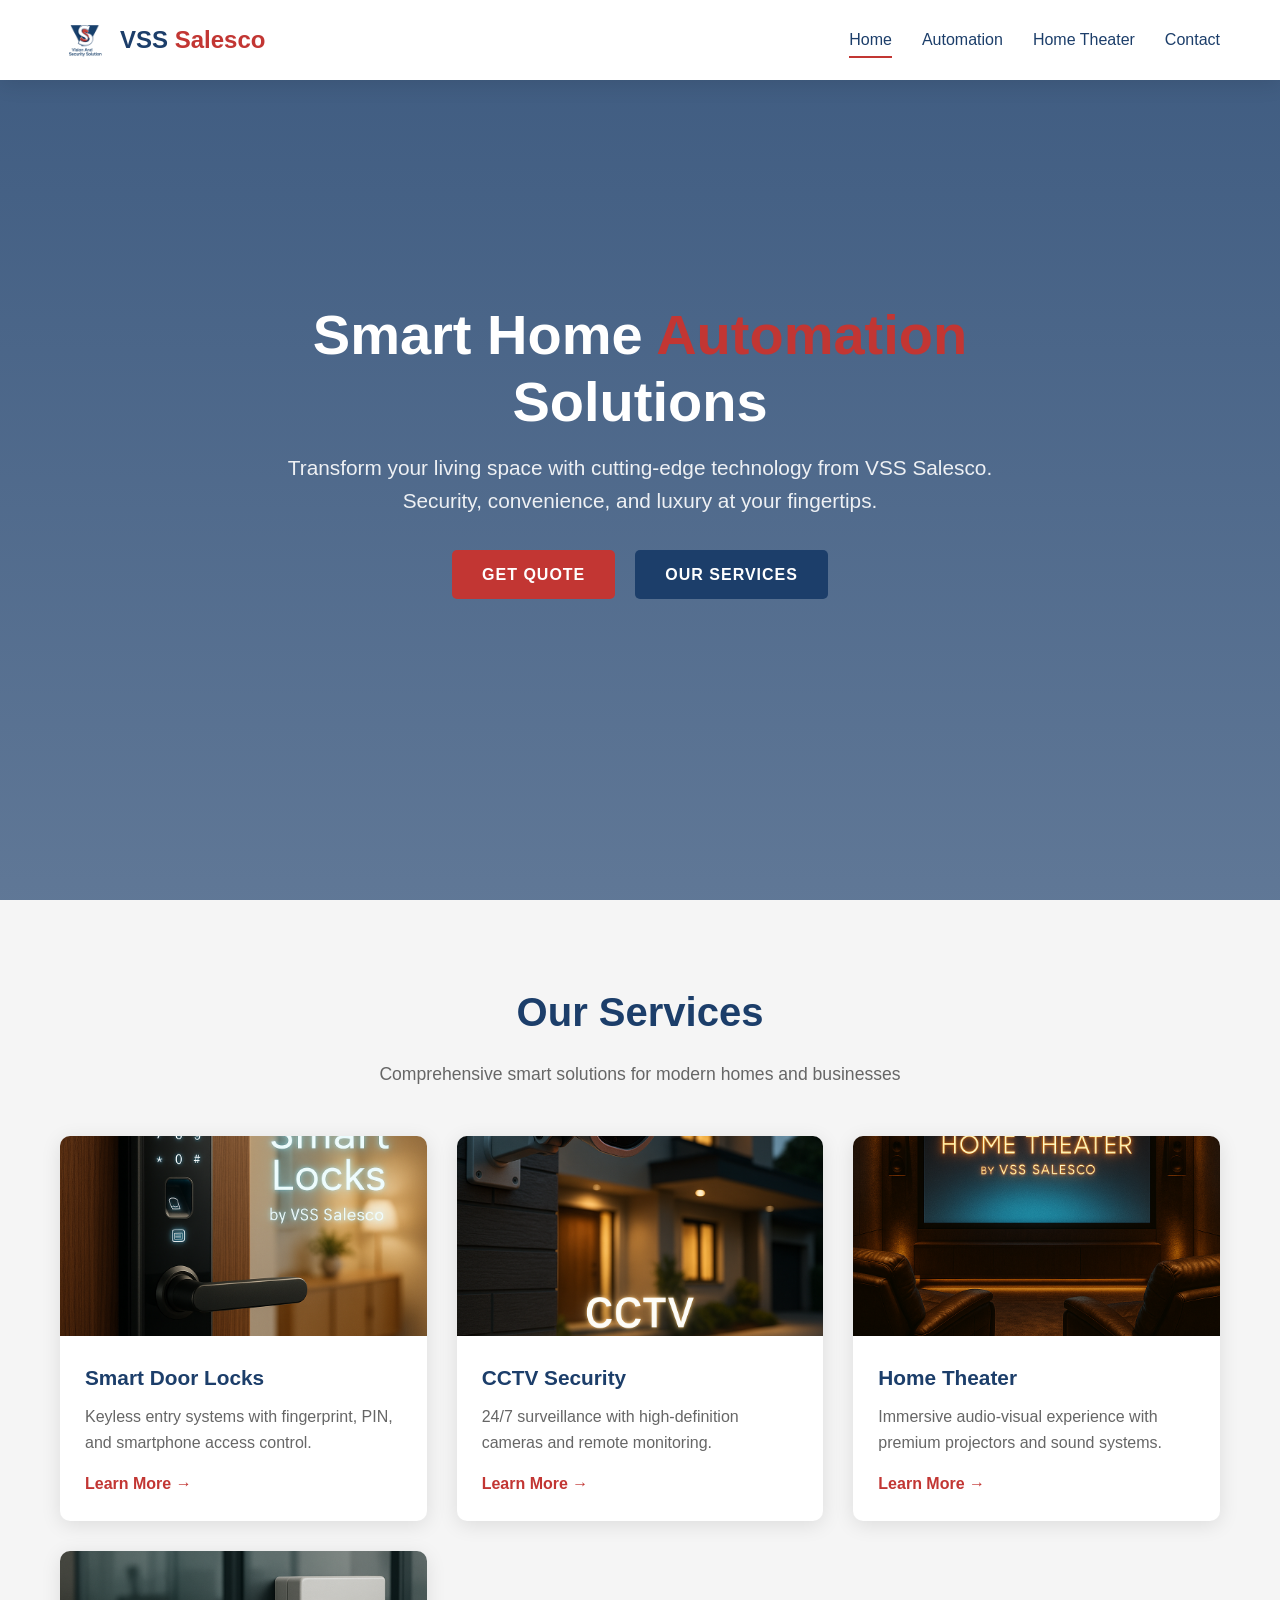
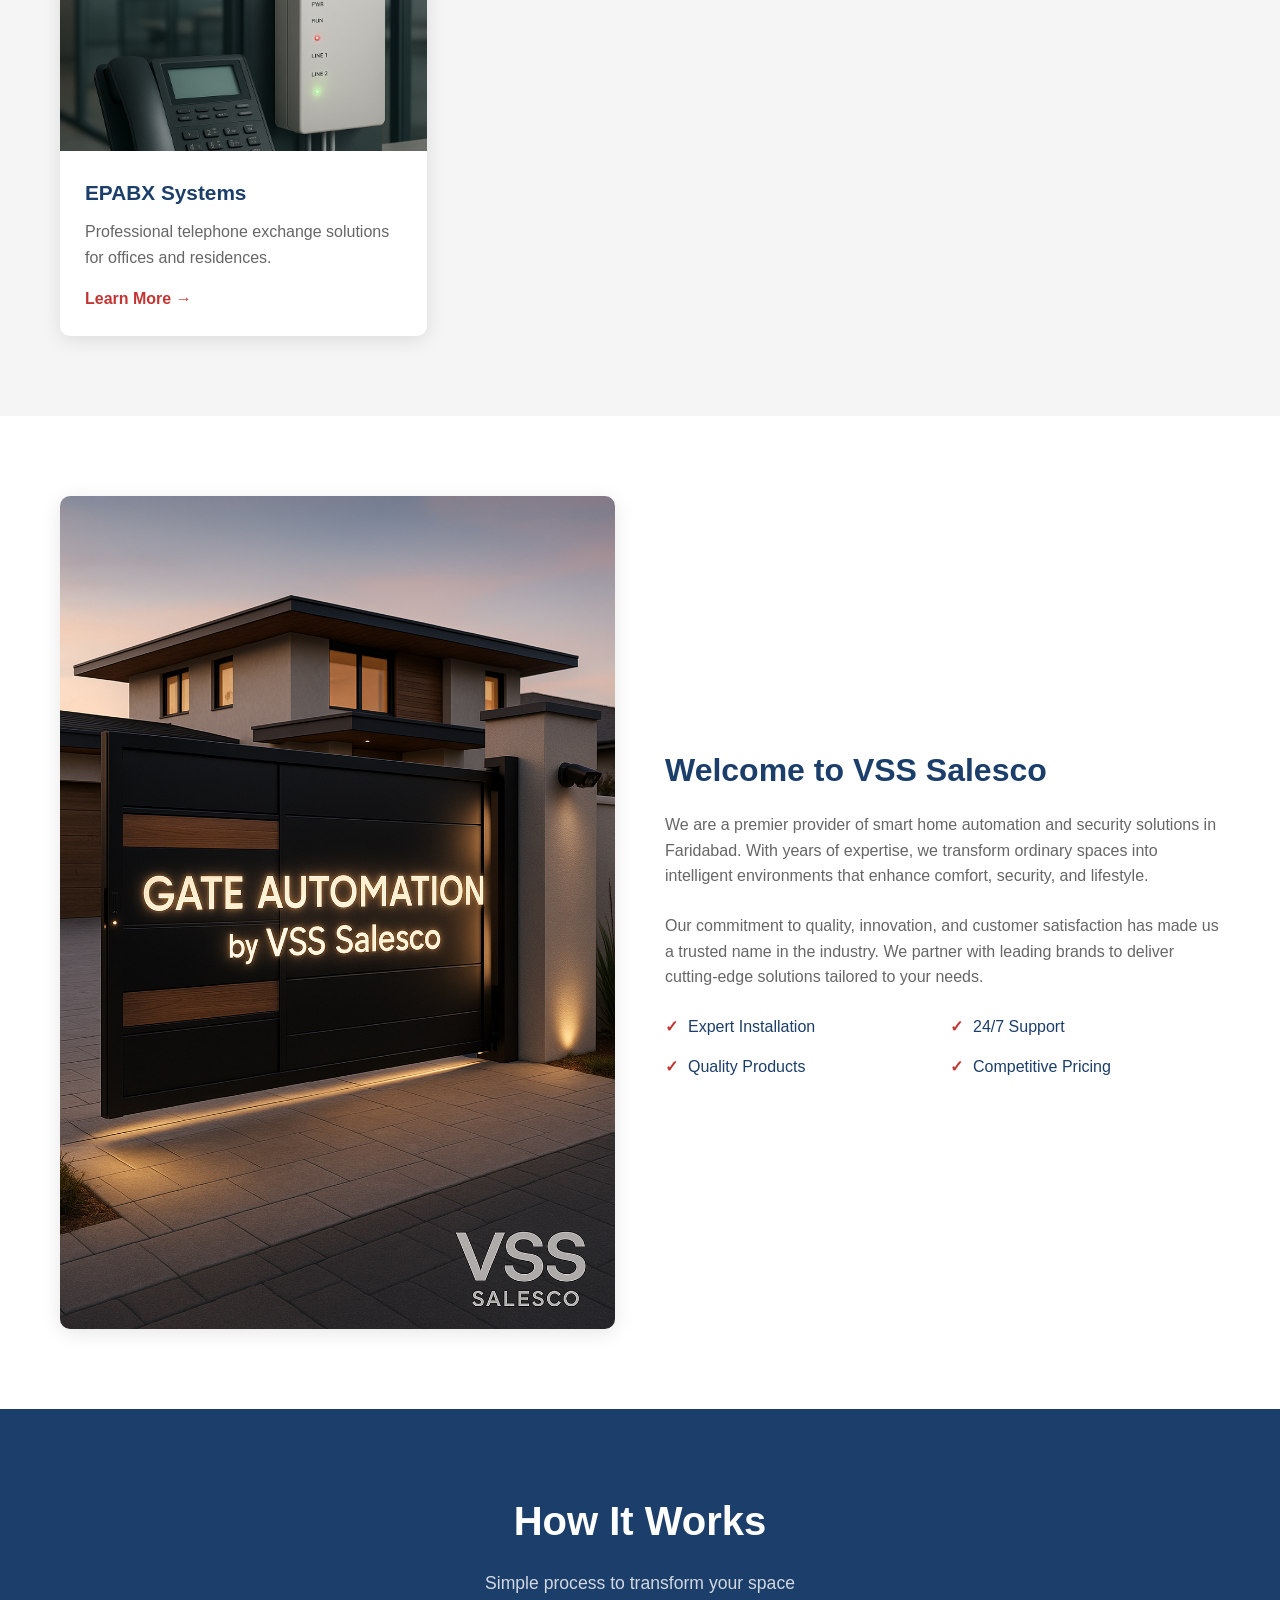
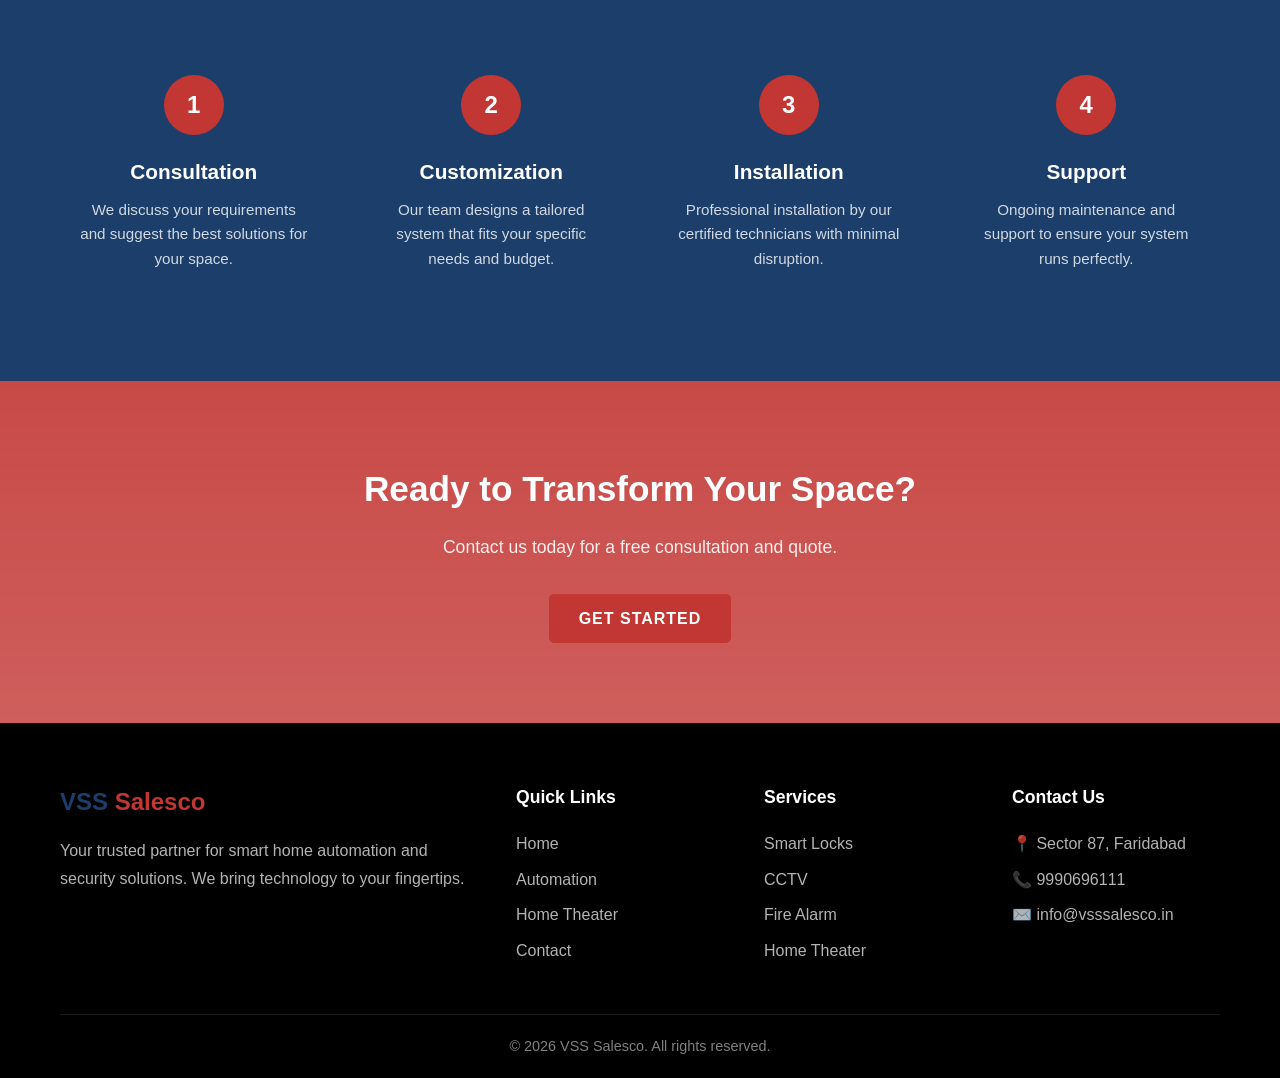
==== index.html @ 11e5af82 "Add files via upload" ====
<!DOCTYPE html>
<html lang="en">
<head>
    <meta charset="UTF-8">
    <meta name="viewport" content="width=device-width, initial-scale=1.0">
    <title>VSS Salesco - Smart Home & Automation Solutions</title>
    <link rel="icon" type="image/png" href="images/logo.png">
    <link rel="stylesheet" href="style.css">
</head>
<body>
    <!-- Header -->
    <header class="header">
        <div class="header-inner">
            <a href="index.html" class="logo">
                <img src="images/logo.png" alt="VSS Salesco Logo">
                <span class="logo-text">VSS <span>Salesco</span></span>
            </a>
            <div class="nav-toggle" id="navToggle">
                <span></span>
                <span></span>
                <span></span>
            </div>
            <nav class="nav-menu" id="navMenu">
                <a href="index.html" class="nav-link active">Home</a>
                <a href="automation.html" class="nav-link">Automation</a>
                <a href="home-theater.html" class="nav-link">Home Theater</a>
                <a href="contact.html" class="nav-link">Contact</a>
            </nav>
        </div>
    </header>

    <!-- Hero Section -->
    <section class="hero">
        <div class="hero-content">
            <h1 class="hero-title">Smart Home <span>Automation</span> Solutions</h1>
            <p class="hero-subtitle">Transform your living space with cutting-edge technology from VSS Salesco. Security, convenience, and luxury at your fingertips.</p>
            <div class="hero-buttons">
                <a href="contact.html" class="btn btn-primary">Get Quote</a>
                <a href="automation.html" class="btn btn-secondary">Our Services</a>
            </div>
        </div>
    </section>

    <!-- Services Section -->
    <section class="services" id="services">
        <div class="container">
            <h2 class="section-title">Our Services</h2>
            <p class="section-subtitle">Comprehensive smart solutions for modern homes and businesses</p>
            <div class="services-grid">
                <div class="service-card">
                    <img src="images/20250622_2148_Futuristic Smart Door Lock_simple_compose_01jyc6w9jtejrsjv4a2svp40a8.png" alt="Smart Door Lock" class="service-image">
                    <div class="service-content">
                        <h3 class="service-title">Smart Door Locks</h3>
                        <p class="service-desc">Keyless entry systems with fingerprint, PIN, and smartphone access control.</p>
                        <a href="automation.html" class="service-link">Learn More →</a>
                    </div>
                </div>
                <div class="service-card">
                    <img src="images/20250622_2147_Modern CCTV Security_simple_compose_01jyc6r8fve2r9m92gsxjxsemx.png" alt="CCTV Security" class="service-image">
                    <div class="service-content">
                        <h3 class="service-title">CCTV Security</h3>
                        <p class="service-desc">24/7 surveillance with high-definition cameras and remote monitoring.</p>
                        <a href="automation.html" class="service-link">Learn More →</a>
                    </div>
                </div>
                <div class="service-card">
                    <img src="images/20250622_2144_Luxury Home Theater Setup_simple_compose_01jyc6mddbecarhdptf84sh6nm.png" alt="Home Theater" class="service-image">
                    <div class="service-content">
                        <h3 class="service-title">Home Theater</h3>
                        <p class="service-desc">Immersive audio-visual experience with premium projectors and sound systems.</p>
                        <a href="home-theater.html" class="service-link">Learn More →</a>
                    </div>
                </div>
                <div class="service-card">
                    <img src="images/20250622_2149_Modern EPABX Setup_simple_compose_01jyc6y664fq9bn2rea4nrs0zk.png" alt="EPABX Systems" class="service-image">
                    <div class="service-content">
                        <h3 class="service-title">EPABX Systems</h3>
                        <p class="service-desc">Professional telephone exchange solutions for offices and residences.</p>
                        <a href="automation.html" class="service-link">Learn More →</a>
                    </div>
                </div>
            </div>
        </div>
    </section>

    <!-- About Section -->
    <section class="about" id="about">
        <div class="container">
            <div class="about-grid">
                <div class="about-image">
                    <img src="images/20250622_2145_Luxury Villa Entrance_simple_compose_01jyc6naa8evbtzf0hjhajeab7.png" alt="Smart Home">
                </div>
                <div class="about-content">
                    <h2>Welcome to VSS Salesco</h2>
                    <p>We are a premier provider of smart home automation and security solutions in Faridabad. With years of expertise, we transform ordinary spaces into intelligent environments that enhance comfort, security, and lifestyle.</p>
                    <p>Our commitment to quality, innovation, and customer satisfaction has made us a trusted name in the industry. We partner with leading brands to deliver cutting-edge solutions tailored to your needs.</p>
                    <div class="about-features">
                        <div class="about-feature">Expert Installation</div>
                        <div class="about-feature">24/7 Support</div>
                        <div class="about-feature">Quality Products</div>
                        <div class="about-feature">Competitive Pricing</div>
                    </div>
                </div>
            </div>
        </div>
    </section>

    <!-- Process Section -->
    <section class="process">
        <div class="container">
            <h2 class="section-title">How It Works</h2>
            <p class="section-subtitle">Simple process to transform your space</p>
            <div class="process-grid">
                <div class="process-step">
                    <div class="process-number">1</div>
                    <h3 class="process-title">Consultation</h3>
                    <p class="process-desc">We discuss your requirements and suggest the best solutions for your space.</p>
                </div>
                <div class="process-step">
                    <div class="process-number">2</div>
                    <h3 class="process-title">Customization</h3>
                    <p class="process-desc">Our team designs a tailored system that fits your specific needs and budget.</p>
                </div>
                <div class="process-step">
                    <div class="process-number">3</div>
                    <h3 class="process-title">Installation</h3>
                    <p class="process-desc">Professional installation by our certified technicians with minimal disruption.</p>
                </div>
                <div class="process-step">
                    <div class="process-number">4</div>
                    <h3 class="process-title">Support</h3>
                    <p class="process-desc">Ongoing maintenance and support to ensure your system runs perfectly.</p>
                </div>
            </div>
        </div>
    </section>

    <!-- CTA Section -->
    <section class="cta">
        <div class="container">
            <h2>Ready to Transform Your Space?</h2>
            <p>Contact us today for a free consultation and quote.</p>
            <a href="contact.html" class="btn btn-primary">Get Started</a>
        </div>
    </section>

    <!-- Footer -->
    <footer class="footer">
        <div class="container">
            <div class="footer-grid">
                <div class="footer-brand">
                    <h3 class="logo-text">VSS <span>Salesco</span></h3>
                    <p>Your trusted partner for smart home automation and security solutions. We bring technology to your fingertips.</p>
                </div>
                <div class="footer-links">
                    <h4 class="footer-title">Quick Links</h4>
                    <ul>
                        <li><a href="index.html">Home</a></li>
                        <li><a href="automation.html">Automation</a></li>
                        <li><a href="home-theater.html">Home Theater</a></li>
                        <li><a href="contact.html">Contact</a></li>
                    </ul>
                </div>
                <div class="footer-links">
                    <h4 class="footer-title">Services</h4>
                    <ul>
                        <li><a href="automation.html">Smart Locks</a></li>
                        <li><a href="automation.html">CCTV</a></li>
                        <li><a href="automation.html">Fire Alarm</a></li>
                        <li><a href="home-theater.html">Home Theater</a></li>
                    </ul>
                </div>
                <div class="footer-contact">
                    <h4 class="footer-title">Contact Us</h4>
                    <p>📍 Sector 87, Faridabad</p>
                    <p>📞 9990696111</p>
                    <p>✉️ info@vsssalesco.in</p>
                </div>
            </div>
            <div class="footer-bottom">
                <p>&copy; 2026 VSS Salesco. All rights reserved.</p>
            </div>
        </div>
    </footer>

    <script src="script.js"></script>
</body>
</html>
---- style.css ----
:root {
    --primary: #1c3e6a;
    --primary-dark: #152d52;
    --accent: #c23633;
    --accent-dark: #a12c2a;
    --black: #000000;
    --white: #ffffff;
    --gray-light: #f5f5f5;
    --gray: #666666;
    --shadow: 0 4px 20px rgba(0,0,0,0.1);
    --transition: all 0.3s ease;
}

* {
    margin: 0;
    padding: 0;
    box-sizing: border-box;
}

html {
    scroll-behavior: smooth;
}

body {
    font-family: 'Segoe UI', Tahoma, Geneva, Verdana, sans-serif;
    line-height: 1.6;
    color: var(--black);
    background-color: var(--white);
}

a {
    text-decoration: none;
    color: inherit;
    transition: var(--transition);
}

ul {
    list-style: none;
}

img {
    max-width: 100%;
    height: auto;
    display: block;
}

.container {
    max-width: 1200px;
    margin: 0 auto;
    padding: 0 20px;
}

.btn {
    display: inline-block;
    padding: 12px 30px;
    border-radius: 5px;
    font-weight: 600;
    text-transform: uppercase;
    letter-spacing: 1px;
    cursor: pointer;
    border: none;
    transition: var(--transition);
}

.btn-primary {
    background-color: var(--accent);
    color: var(--white);
}

.btn-primary:hover {
    background-color: var(--accent-dark);
    transform: translateY(-2px);
}

.btn-secondary {
    background-color: var(--primary);
    color: var(--white);
}

.btn-secondary:hover {
    background-color: var(--primary-dark);
    transform: translateY(-2px);
}

.section-title {
    font-size: 2.5rem;
    color: var(--primary);
    text-align: center;
    margin-bottom: 1rem;
}

.section-subtitle {
    text-align: center;
    color: var(--gray);
    margin-bottom: 3rem;
    font-size: 1.1rem;
}

section {
    padding: 80px 0;
}

/* Header */
.header {
    background-color: var(--white);
    box-shadow: var(--shadow);
    position: fixed;
    width: 100%;
    top: 0;
    z-index: 1000;
}

.header-inner {
    display: flex;
    justify-content: space-between;
    align-items: center;
    padding: 15px 20px;
    max-width: 1200px;
    margin: 0 auto;
}

.logo {
    display: flex;
    align-items: center;
    gap: 10px;
}

.logo img {
    width: 50px;
    height: 50px;
    object-fit: contain;
}

.logo-text {
    font-size: 1.5rem;
    font-weight: 700;
    color: var(--primary);
}

.logo-text span {
    color: var(--accent);
}

.nav-toggle {
    display: none;
    flex-direction: column;
    gap: 5px;
    cursor: pointer;
    padding: 5px;
}

.nav-toggle span {
    width: 25px;
    height: 3px;
    background-color: var(--primary);
    transition: var(--transition);
}

.nav-menu {
    display: flex;
    gap: 30px;
}

.nav-link {
    font-weight: 500;
    color: var(--primary);
    position: relative;
}

.nav-link::after {
    content: '';
    position: absolute;
    bottom: -5px;
    left: 0;
    width: 0;
    height: 2px;
    background-color: var(--accent);
    transition: var(--transition);
}

.nav-link:hover::after,
.nav-link.active::after {
    width: 100%;
}

.nav-link:hover {
    color: var(--accent);
}

/* Hero Section */
.hero {
    height: 100vh;
    min-height: 600px;
    background: linear-gradient(rgba(28, 62, 106, 0.85), rgba(28, 62, 106, 0.7)),
                url('images/hero.jpg') center/cover no-repeat;
    display: flex;
    align-items: center;
    justify-content: center;
    text-align: center;
    padding-top: 80px;
}

.hero-content {
    max-width: 800px;
    padding: 20px;
}

.hero-title {
    font-size: 3.5rem;
    color: var(--white);
    margin-bottom: 1rem;
    line-height: 1.2;
}

.hero-title span {
    color: var(--accent);
}

.hero-subtitle {
    font-size: 1.3rem;
    color: rgba(255,255,255,0.9);
    margin-bottom: 2rem;
}

.hero-buttons {
    display: flex;
    gap: 20px;
    justify-content: center;
    flex-wrap: wrap;
}

/* Services Section */
.services {
    background-color: var(--gray-light);
}

.services-grid {
    display: grid;
    grid-template-columns: repeat(auto-fit, minmax(280px, 1fr));
    gap: 30px;
}

.service-card {
    background: var(--white);
    border-radius: 10px;
    overflow: hidden;
    box-shadow: var(--shadow);
    transition: var(--transition);
}

.service-card:hover {
    transform: translateY(-10px);
    box-shadow: 0 8px 30px rgba(0,0,0,0.15);
}

.service-image {
    width: 100%;
    height: 200px;
    object-fit: cover;
}

.service-content {
    padding: 25px;
}

.service-title {
    font-size: 1.3rem;
    color: var(--primary);
    margin-bottom: 10px;
}

.service-desc {
    color: var(--gray);
    margin-bottom: 15px;
}

.service-link {
    color: var(--accent);
    font-weight: 600;
}

.service-link:hover {
    text-decoration: underline;
}

/* About Section */
.about {
    background: var(--white);
}

.about-grid {
    display: grid;
    grid-template-columns: 1fr 1fr;
    gap: 50px;
    align-items: center;
}

.about-image img {
    border-radius: 10px;
    box-shadow: var(--shadow);
}

.about-content h2 {
    font-size: 2rem;
    color: var(--primary);
    margin-bottom: 1rem;
}

.about-content p {
    color: var(--gray);
    margin-bottom: 1.5rem;
}

.about-features {
    display: grid;
    grid-template-columns: 1fr 1fr;
    gap: 15px;
    margin-top: 20px;
}

.about-feature {
    display: flex;
    align-items: center;
    gap: 10px;
    color: var(--primary);
    font-weight: 500;
}

.about-feature::before {
    content: '✓';
    color: var(--accent);
    font-weight: bold;
}

/* Process Section */
.process {
    background-color: var(--primary);
    color: var(--white);
}

.process .section-title {
    color: var(--white);
}

.process .section-subtitle {
    color: rgba(255,255,255,0.8);
}

.process-grid {
    display: grid;
    grid-template-columns: repeat(auto-fit, minmax(200px, 1fr));
    gap: 30px;
    text-align: center;
}

.process-step {
    padding: 30px 20px;
}

.process-number {
    width: 60px;
    height: 60px;
    background: var(--accent);
    border-radius: 50%;
    display: flex;
    align-items: center;
    justify-content: center;
    font-size: 1.5rem;
    font-weight: 700;
    margin: 0 auto 20px;
}

.process-title {
    font-size: 1.3rem;
    margin-bottom: 10px;
}

.process-desc {
    opacity: 0.8;
    font-size: 0.95rem;
}

/* CTA Section */
.cta {
    background: linear-gradient(rgba(194, 54, 51, 0.9), rgba(194, 54, 51, 0.8)),
                url('images/hero.jpg') center/cover no-repeat;
    text-align: center;
    color: var(--white);
}

.cta h2 {
    font-size: 2.2rem;
    margin-bottom: 1rem;
}

.cta p {
    font-size: 1.1rem;
    margin-bottom: 2rem;
    opacity: 0.9;
}

/* Footer */
.footer {
    background-color: var(--black);
    color: var(--white);
    padding: 60px 0 20px;
}

.footer-grid {
    display: grid;
    grid-template-columns: 2fr 1fr 1fr 1fr;
    gap: 40px;
    margin-bottom: 40px;
}

.footer-brand p {
    color: rgba(255,255,255,0.7);
    margin-top: 15px;
    line-height: 1.8;
}

.footer-title {
    font-size: 1.1rem;
    margin-bottom: 20px;
    color: var(--white);
}

.footer-links li {
    margin-bottom: 10px;
}

.footer-links a {
    color: rgba(255,255,255,0.7);
}

.footer-links a:hover {
    color: var(--accent);
}

.footer-contact p {
    display: flex;
    align-items: center;
    gap: 10px;
    color: rgba(255,255,255,0.7);
    margin-bottom: 10px;
}

.footer-bottom {
    border-top: 1px solid rgba(255,255,255,0.1);
    padding-top: 20px;
    text-align: center;
    color: rgba(255,255,255,0.5);
    font-size: 0.9rem;
}

/* Page Header */
.page-header {
    background: linear-gradient(rgba(28, 62, 106, 0.9), rgba(28, 62, 106, 0.8)),
                url('images/hero.jpg') center/cover no-repeat;
    padding: 150px 0 80px;
    text-align: center;
    color: var(--white);
}

.page-header h1 {
    font-size: 3rem;
    margin-bottom: 1rem;
}

.page-header p {
    font-size: 1.2rem;
    opacity: 0.9;
}

/* Contact Page */
.contact-section {
    padding: 80px 0;
}

.contact-grid {
    display: grid;
    grid-template-columns: 1fr 1fr;
    gap: 50px;
}

.contact-info h3 {
    font-size: 1.5rem;
    color: var(--primary);
    margin-bottom: 20px;
}

.contact-item {
    display: flex;
    align-items: flex-start;
    gap: 15px;
    margin-bottom: 25px;
}

.contact-icon {
    width: 50px;
    height: 50px;
    background: var(--primary);
    border-radius: 50%;
    display: flex;
    align-items: center;
    justify-content: center;
    color: var(--white);
    font-size: 1.2rem;
    flex-shrink: 0;
}

.contact-details h4 {
    color: var(--primary);
    margin-bottom: 5px;
}

.contact-details p {
    color: var(--gray);
}

.contact-form {
    background: var(--gray-light);
    padding: 40px;
    border-radius: 10px;
}

.form-group {
    margin-bottom: 20px;
}

.form-group label {
    display: block;
    margin-bottom: 8px;
    font-weight: 500;
    color: var(--primary);
}

.form-group input,
.form-group textarea,
.form-group select {
    width: 100%;
    padding: 12px 15px;
    border: 1px solid #ddd;
    border-radius: 5px;
    font-size: 1rem;
    transition: var(--transition);
}

.form-group input:focus,
.form-group textarea:focus,
.form-group select:focus {
    outline: none;
    border-color: var(--primary);
}

/* Products Grid */
.products-grid {
    display: grid;
    grid-template-columns: repeat(auto-fit, minmax(300px, 1fr));
    gap: 30px;
}

.product-card {
    background: var(--white);
    border-radius: 10px;
    overflow: hidden;
    box-shadow: var(--shadow);
    transition: var(--transition);
}

.product-card:hover {
    transform: translateY(-5px);
    box-shadow: 0 8px 30px rgba(0,0,0,0.15);
}

.product-image {
    width: 100%;
    height: 250px;
    object-fit: cover;
}

.product-content {
    padding: 25px;
}

.product-title {
    font-size: 1.2rem;
    color: var(--primary);
    margin-bottom: 10px;
}

.product-desc {
    color: var(--gray);
    margin-bottom: 15px;
}

/* Features List */
.features-grid {
    display: grid;
    grid-template-columns: repeat(auto-fit, minmax(250px, 1fr));
    gap: 20px;
    margin-top: 30px;
}

.feature-item {
    display: flex;
    align-items: flex-start;
    gap: 15px;
    padding: 20px;
    background: var(--gray-light);
    border-radius: 8px;
}

.feature-icon {
    width: 40px;
    height: 40px;
    background: var(--accent);
    border-radius: 50%;
    display: flex;
    align-items: center;
    justify-content: center;
    color: var(--white);
    flex-shrink: 0;
}

.feature-text h4 {
    color: var(--primary);
    margin-bottom: 5px;
}

.feature-text p {
    color: var(--gray);
    font-size: 0.9rem;
}

/* Mobile Responsive */
@media (max-width: 992px) {
    .hero-title {
        font-size: 2.5rem;
    }

    .about-grid {
        grid-template-columns: 1fr;
    }

    .footer-grid {
        grid-template-columns: 1fr 1fr;
    }
}

@media (max-width: 768px) {
    .nav-toggle {
        display: flex;
    }

    .nav-menu {
        position: absolute;
        top: 100%;
        left: 0;
        width: 100%;
        background: var(--white);
        flex-direction: column;
        gap: 0;
        box-shadow: var(--shadow);
        display: none;
    }

    .nav-menu.active {
        display: flex;
    }

    .nav-link {
        padding: 15px 20px;
        border-bottom: 1px solid #eee;
    }

    .hero-title {
        font-size: 2rem;
    }

    .hero-buttons {
        flex-direction: column;
        align-items: center;
    }

    .section-title {
        font-size: 2rem;
    }

    .about-features {
        grid-template-columns: 1fr;
    }

    .contact-grid {
        grid-template-columns: 1fr;
    }

    .footer-grid {
        grid-template-columns: 1fr;
        text-align: center;
    }
}

@media (max-width: 480px) {
    .hero-title {
        font-size: 1.8rem;
    }

    .page-header h1 {
        font-size: 2rem;
    }

    section {
        padding: 60px 0;
    }
}
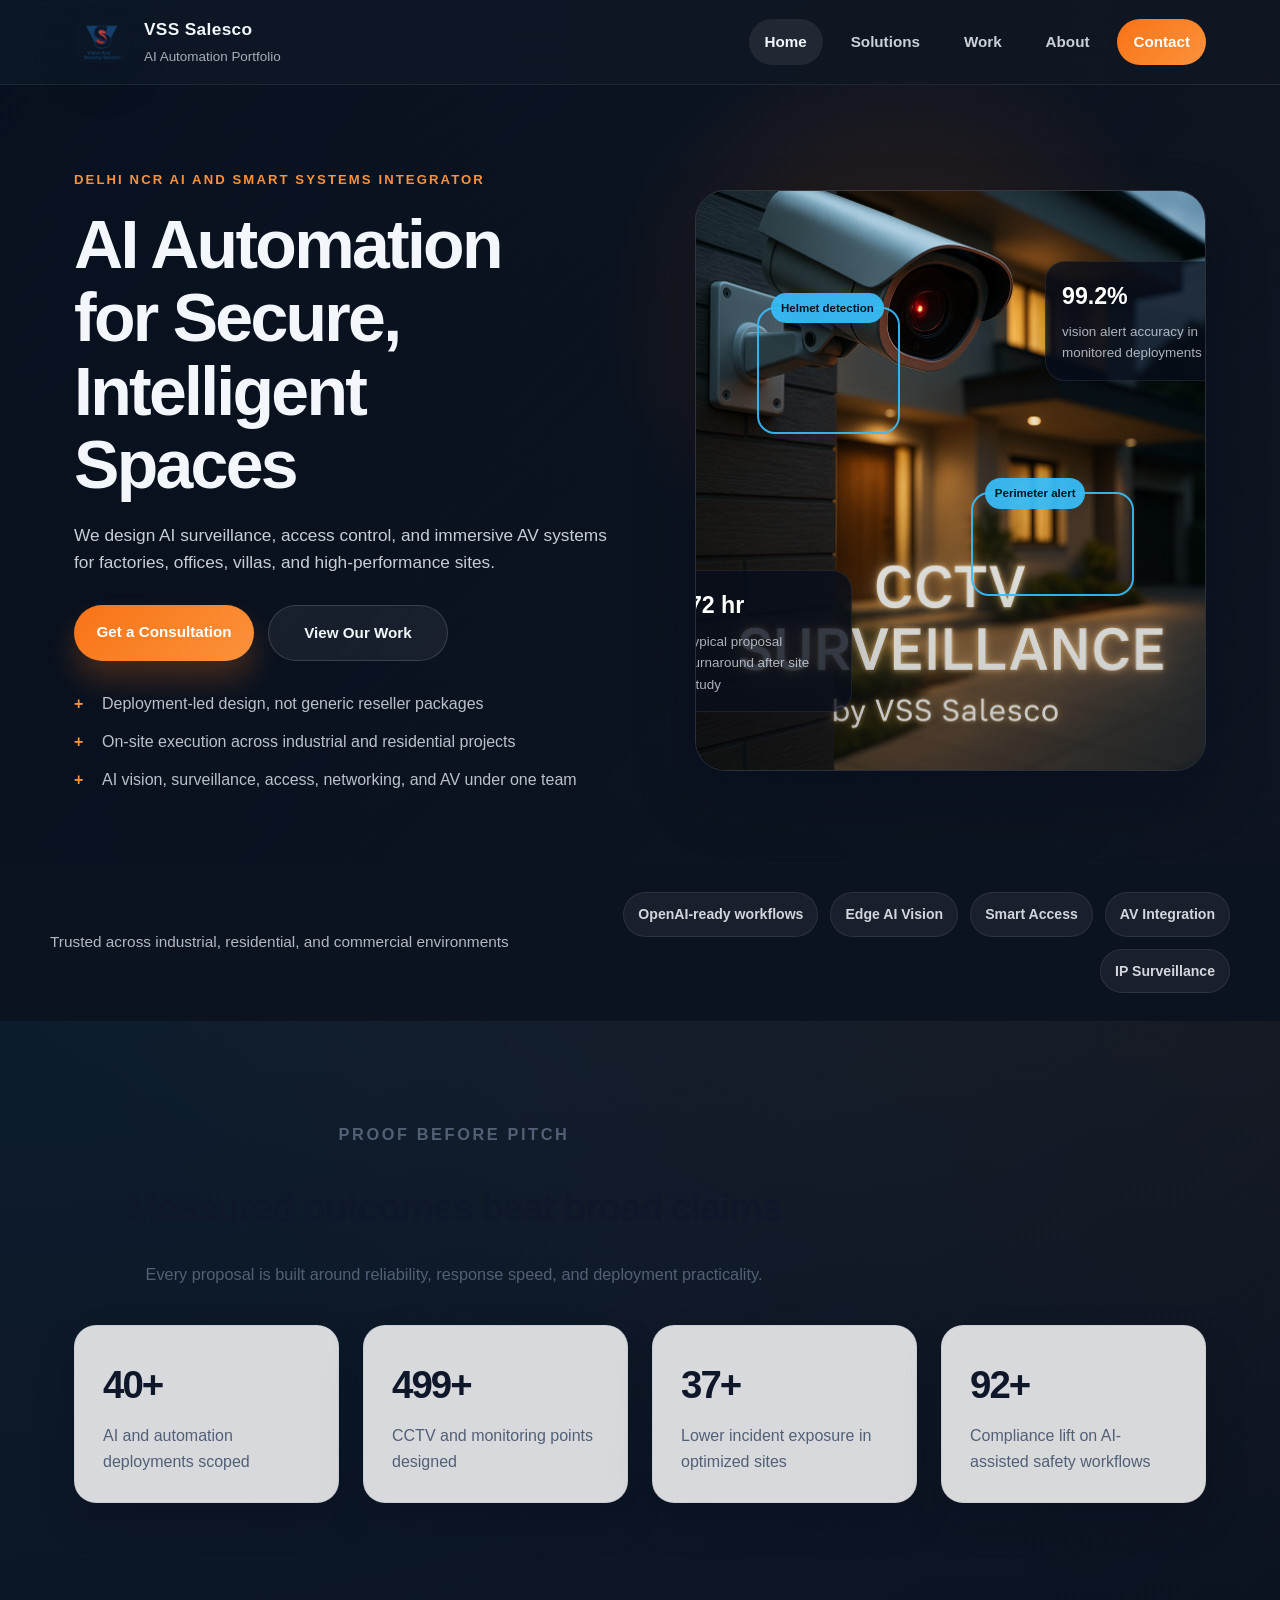
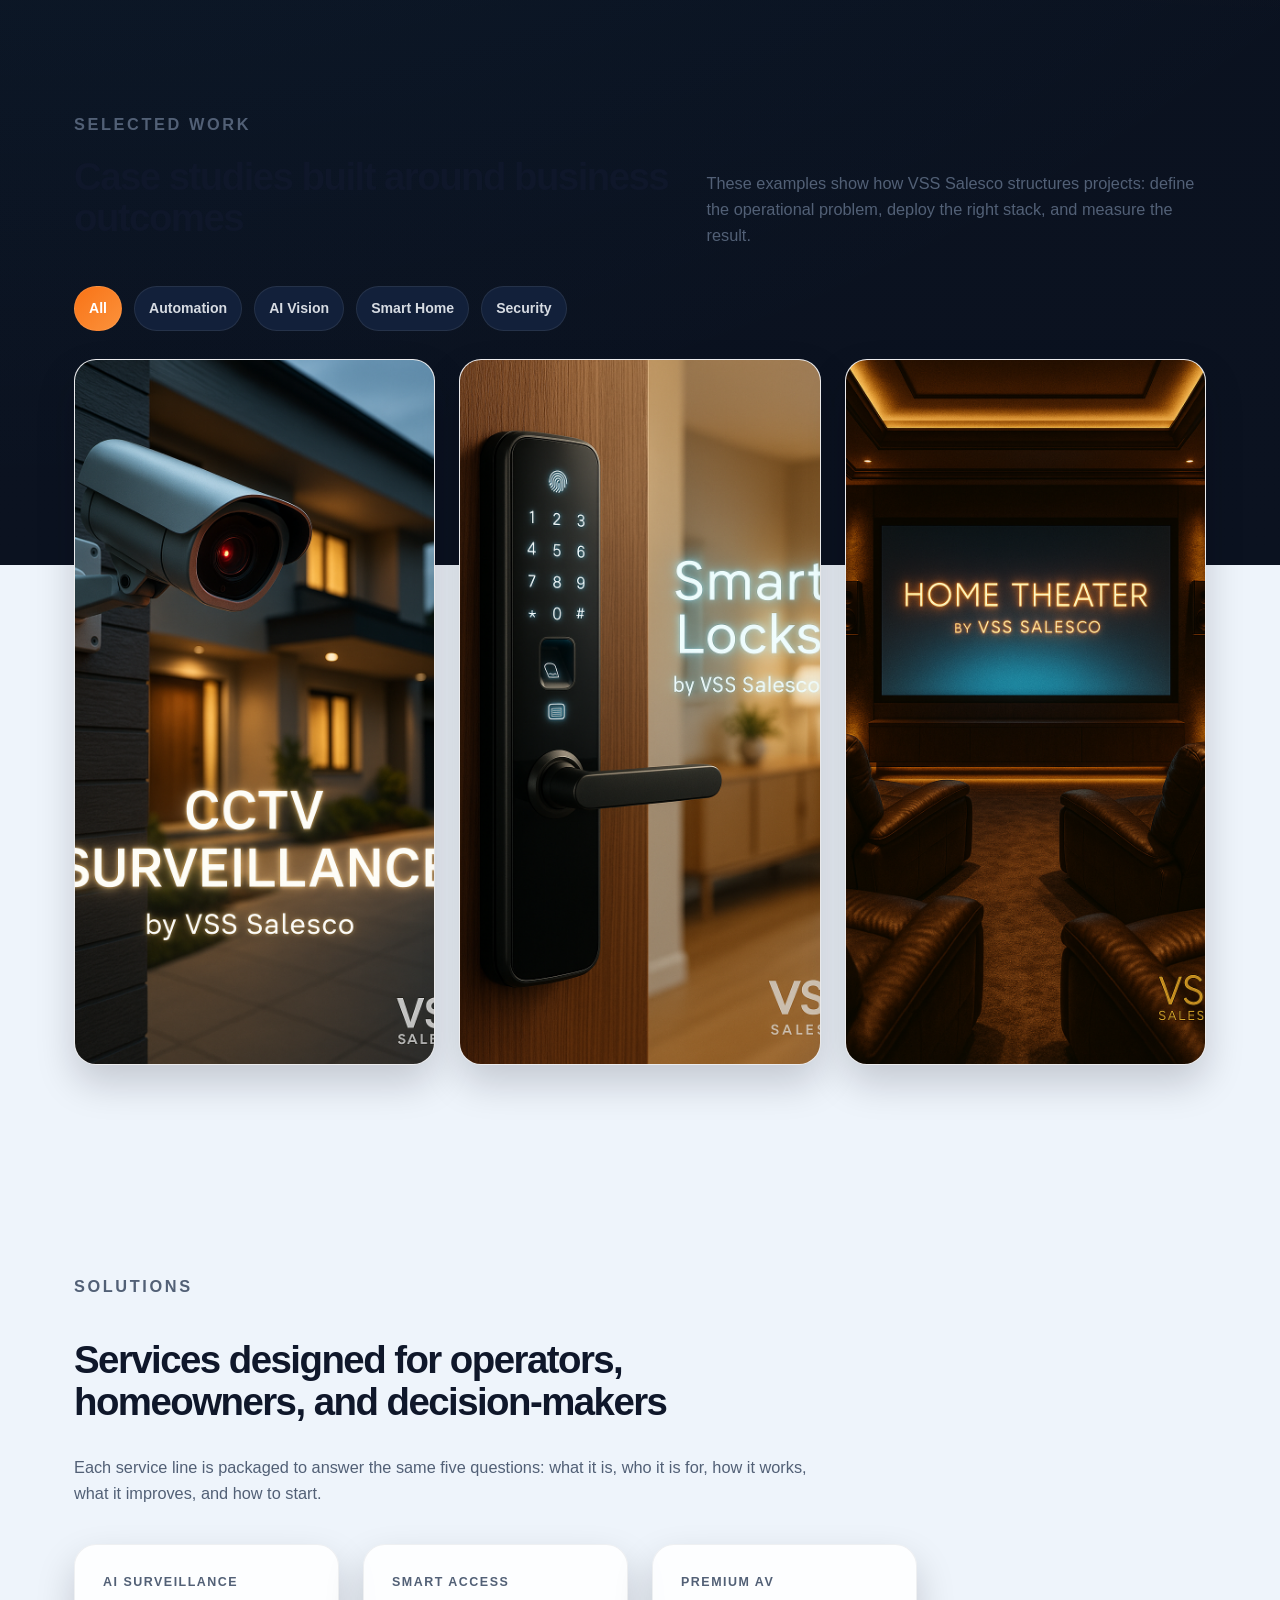
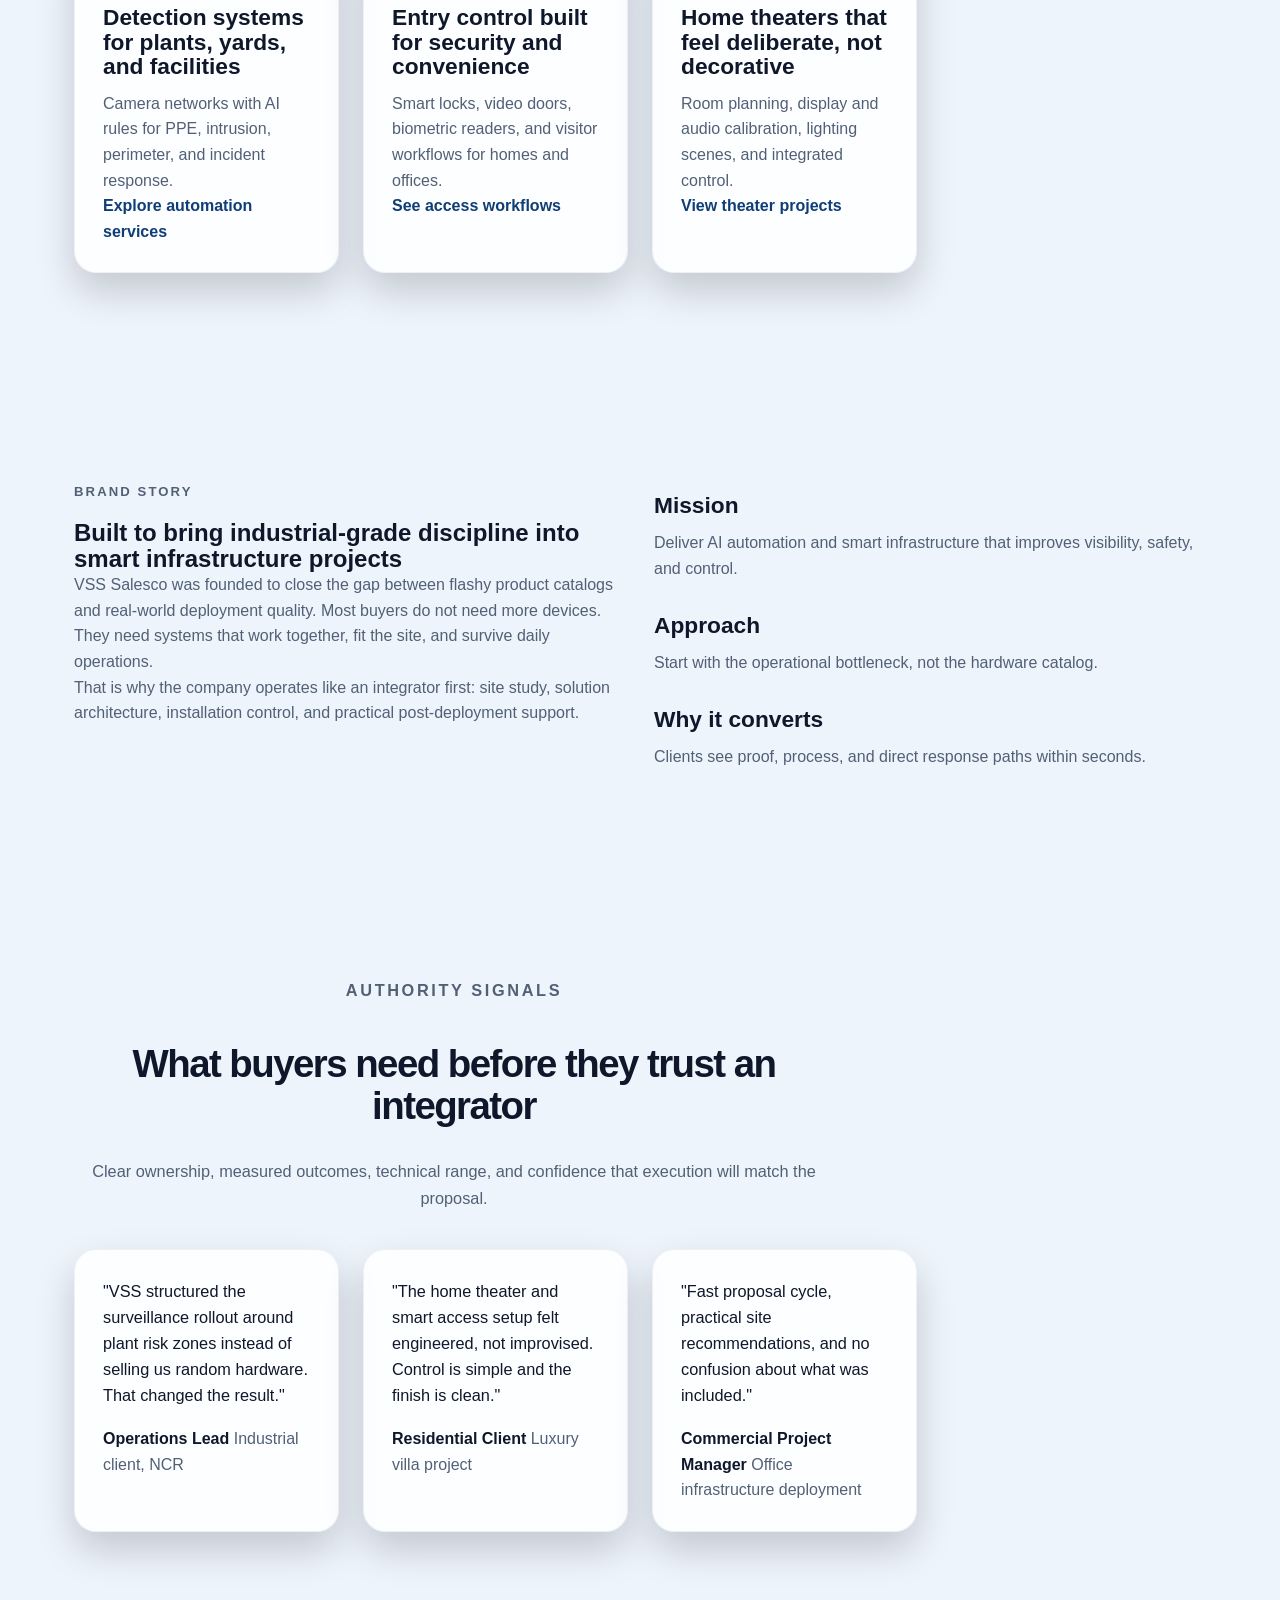
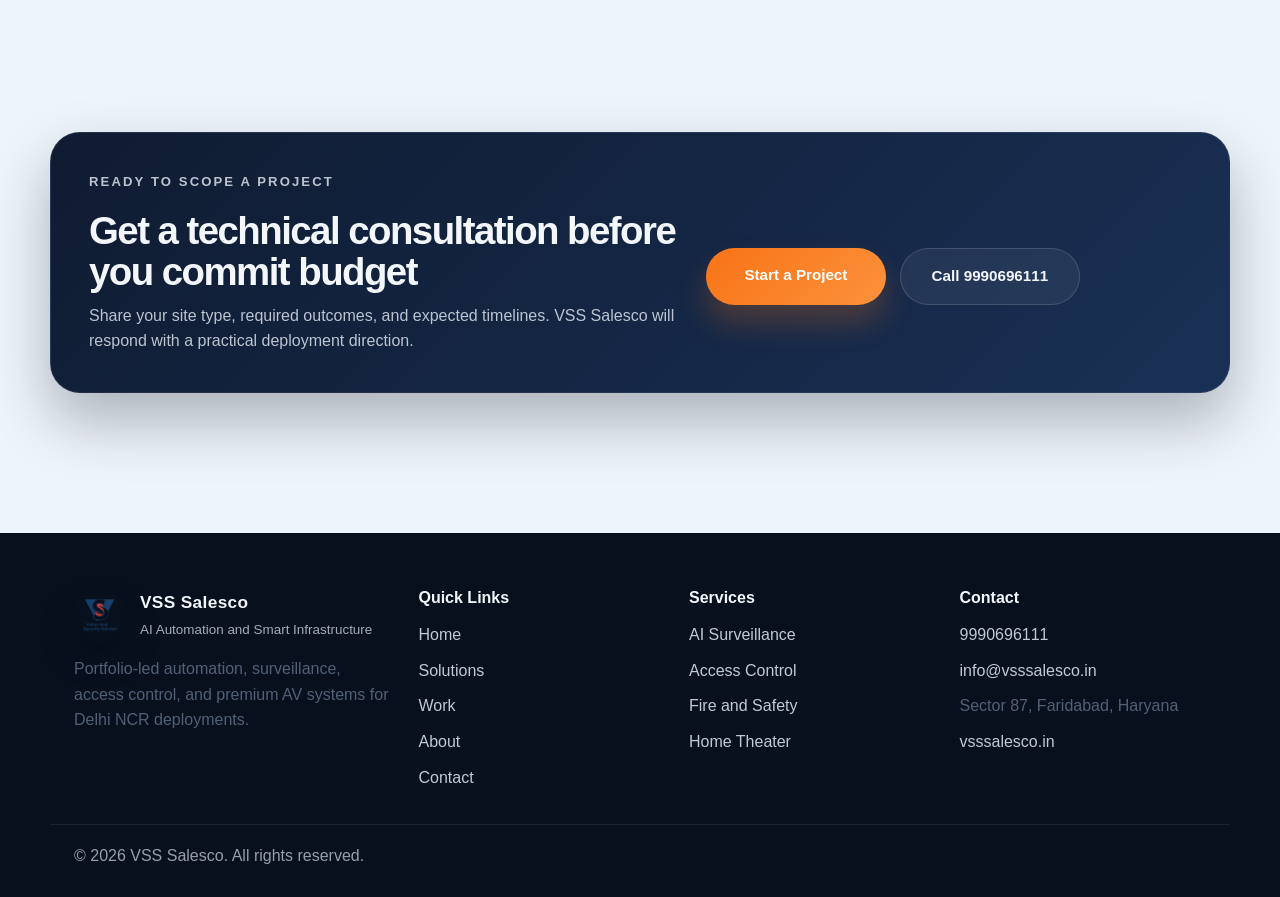
==== commit a7e450c6: "Add files via upload" ====
--- a/index.html
+++ b/index.html
@@ -3,183 +3,352 @@
 <head>
     <meta charset="UTF-8">
     <meta name="viewport" content="width=device-width, initial-scale=1.0">
-    <title>VSS Salesco - Smart Home & Automation Solutions</title>
+    <title>AI Automation and Smart Infrastructure | VSS Salesco</title>
+    <meta name="description" content="VSS Salesco builds AI automation, surveillance, access control, and home theater systems for factories, offices, and premium homes in Delhi NCR.">
+    <meta name="keywords" content="AI automation Delhi NCR, smart surveillance, access control, home theater integration, industrial automation, VSS Salesco">
+    <meta name="author" content="VSS Salesco">
+    <meta name="robots" content="index, follow">
+    <meta property="og:title" content="AI Automation and Smart Infrastructure | VSS Salesco">
+    <meta property="og:description" content="Portfolio-led automation, surveillance, and smart infrastructure solutions for modern businesses and homes.">
+    <meta property="og:image" content="https://vsssalesco.in/images/20250622_2147_Modern CCTV Security_simple_compose_01jyc6r8fve2r9m92gsxjxsemx.png">
+    <meta property="og:url" content="https://vsssalesco.in/">
+    <meta property="og:type" content="website">
+    <meta property="og:locale" content="en_IN">
+    <meta name="twitter:card" content="summary_large_image">
+    <meta name="twitter:title" content="AI Automation and Smart Infrastructure | VSS Salesco">
+    <meta name="twitter:description" content="AI surveillance, smart automation, and premium AV deployments designed to convert operational complexity into control.">
+    <link rel="canonical" href="https://vsssalesco.in/">
     <link rel="icon" type="image/png" href="images/logo.png">
     <link rel="stylesheet" href="style.css">
+    <script type="application/ld+json">
+    {
+        "@context": "https://schema.org",
+        "@type": "LocalBusiness",
+        "name": "VSS Salesco",
+        "alternateName": "VSS Sales Corporation",
+        "url": "https://vsssalesco.in",
+        "logo": "https://vsssalesco.in/images/logo.png",
+        "telephone": "+91-9990696111",
+        "email": "info@vsssalesco.in",
+        "address": {
+            "@type": "PostalAddress",
+            "streetAddress": "Sector 87",
+            "addressLocality": "Faridabad",
+            "addressRegion": "Haryana",
+            "postalCode": "121002",
+            "addressCountry": "IN"
+        },
+        "areaServed": [
+            "Delhi NCR",
+            "Faridabad",
+            "Gurugram",
+            "Noida"
+        ],
+        "openingHours": "Mo-Sa 09:00-19:00",
+        "priceRange": "INR 50000 - 2500000",
+        "description": "VSS Salesco designs AI-powered automation, surveillance, access control, and home theater systems for industrial and premium residential projects."
+    }
+    </script>
 </head>
-<body>
-    <!-- Header -->
-    <header class="header">
-        <div class="header-inner">
-            <a href="index.html" class="logo">
-                <img src="images/logo.png" alt="VSS Salesco Logo">
-                <span class="logo-text">VSS <span>Salesco</span></span>
+<body data-page="home">
+    <header class="site-header">
+        <div class="container header-inner">
+            <a href="index.html" class="brand-mark" aria-label="VSS Salesco home">
+                <img src="images/logo.png" alt="VSS Salesco logo" width="56" height="56">
+                <span class="brand-copy">
+                    <span class="brand-title">VSS Salesco</span>
+                    <span class="brand-subtitle">AI Automation Portfolio</span>
+                </span>
             </a>
-            <div class="nav-toggle" id="navToggle">
+            <button class="nav-toggle" id="navToggle" type="button" aria-expanded="false" aria-controls="navMenu" aria-label="Open navigation">
                 <span></span>
                 <span></span>
                 <span></span>
-            </div>
-            <nav class="nav-menu" id="navMenu">
+            </button>
+            <nav class="nav-menu" id="navMenu" aria-label="Main navigation">
                 <a href="index.html" class="nav-link active">Home</a>
-                <a href="automation.html" class="nav-link">Automation</a>
-                <a href="home-theater.html" class="nav-link">Home Theater</a>
-                <a href="contact.html" class="nav-link">Contact</a>
+                <a href="automation.html" class="nav-link">Solutions</a>
+                <a href="#work" class="nav-link">Work</a>
+                <a href="#story" class="nav-link">About</a>
+                <a href="contact.html" class="nav-link nav-cta">Contact</a>
             </nav>
         </div>
     </header>
 
-    <!-- Hero Section -->
-    <section class="hero">
-        <div class="hero-content">
-            <h1 class="hero-title">Smart Home <span>Automation</span> Solutions</h1>
-            <p class="hero-subtitle">Transform your living space with cutting-edge technology from VSS Salesco. Security, convenience, and luxury at your fingertips.</p>
-            <div class="hero-buttons">
-                <a href="contact.html" class="btn btn-primary">Get Quote</a>
-                <a href="automation.html" class="btn btn-secondary">Our Services</a>
+    <main>
+        <section class="hero hero-home">
+            <div class="hero-grid container">
+                <div class="hero-copy">
+                    <p class="eyebrow">Delhi NCR AI and smart systems integrator</p>
+                    <h1>AI Automation for Secure, Intelligent Spaces</h1>
+                    <p class="hero-text">We design AI surveillance, access control, and immersive AV systems for factories, offices, villas, and high-performance sites.</p>
+                    <div class="hero-actions">
+                        <a href="contact.html" class="btn btn-primary">Get a Consultation</a>
+                        <a href="#work" class="btn btn-secondary">View Our Work</a>
+                    </div>
+                    <ul class="hero-proof-list">
+                        <li>Deployment-led design, not generic reseller packages</li>
+                        <li>On-site execution across industrial and residential projects</li>
+                        <li>AI vision, surveillance, access, networking, and AV under one team</li>
+                    </ul>
+                </div>
+                <div class="hero-visual reveal">
+                    <div class="hero-frame">
+                        <img src="images/20250622_2147_Modern CCTV Security_simple_compose_01jyc6r8fve2r9m92gsxjxsemx.png" alt="AI surveillance control environment" width="860" height="980">
+                        <div class="scan-box scan-box-one">
+                            <span>Helmet detection</span>
+                        </div>
+                        <div class="scan-box scan-box-two">
+                            <span>Perimeter alert</span>
+                        </div>
+                        <div class="hero-card hero-card-top">
+                            <strong>99.2%</strong>
+                            <span>vision alert accuracy in monitored deployments</span>
+                        </div>
+                        <div class="hero-card hero-card-bottom">
+                            <strong>72 hr</strong>
+                            <span>typical proposal turnaround after site study</span>
+                        </div>
+                    </div>
+                </div>
+            </div>
+        </section>
+
+        <section class="trust-strip">
+            <div class="container trust-strip-inner">
+                <p>Trusted across industrial, residential, and commercial environments</p>
+                <div class="logo-row" aria-label="Technology stack and partner references">
+                    <span>OpenAI-ready workflows</span>
+                    <span>Edge AI Vision</span>
+                    <span>Smart Access</span>
+                    <span>AV Integration</span>
+                    <span>IP Surveillance</span>
+                </div>
+            </div>
+        </section>
+
+        <section class="stats-section">
+            <div class="container">
+                <div class="section-heading narrow center">
+                    <p class="eyebrow">Proof before pitch</p>
+                    <h2>Measured outcomes beat broad claims</h2>
+                    <p>Every proposal is built around reliability, response speed, and deployment practicality.</p>
+                </div>
+                <div class="stats-grid">
+                    <article class="stat-card reveal">
+                        <strong class="counter" data-counter="40">0</strong>
+                        <span>AI and automation deployments scoped</span>
+                    </article>
+                    <article class="stat-card reveal">
+                        <strong class="counter" data-counter="500">0</strong>
+                        <span>CCTV and monitoring points designed</span>
+                    </article>
+                    <article class="stat-card reveal">
+                        <strong class="counter" data-counter="37">0</strong>
+                        <span>Lower incident exposure in optimized sites</span>
+                    </article>
+                    <article class="stat-card reveal">
+                        <strong class="counter" data-counter="92">0</strong>
+                        <span>Compliance lift on AI-assisted safety workflows</span>
+                    </article>
+                </div>
+            </div>
+        </section>
+
+        <section class="portfolio-section" id="work">
+            <div class="container">
+                <div class="section-heading">
+                    <div>
+                        <p class="eyebrow">Selected work</p>
+                        <h2>Case studies built around business outcomes</h2>
+                    </div>
+                    <p>These examples show how VSS Salesco structures projects: define the operational problem, deploy the right stack, and measure the result.</p>
+                </div>
+                <div class="filter-row" role="tablist" aria-label="Project categories">
+                    <button class="filter-chip active" type="button" data-filter="all">All</button>
+                    <button class="filter-chip" type="button" data-filter="automation">Automation</button>
+                    <button class="filter-chip" type="button" data-filter="ai-vision">AI Vision</button>
+                    <button class="filter-chip" type="button" data-filter="smart-home">Smart Home</button>
+                    <button class="filter-chip" type="button" data-filter="security">Security</button>
+                </div>
+                <div class="case-study-grid">
+                    <article class="case-card reveal" data-category="ai-vision security">
+                        <img src="images/20250622_2147_Modern CCTV Security_simple_compose_01jyc6r8fve2r9m92gsxjxsemx.png" alt="AI surveillance deployment" loading="lazy" decoding="async">
+                        <div class="case-body">
+                            <p class="case-tag">AI Vision / Factory Safety</p>
+                            <h3>Steel Plant Helmet Detection System</h3>
+                            <p class="case-meta">Client: Industrial manufacturing group</p>
+                            <p><strong>Problem:</strong> Manual monitoring was inconsistent on busy entry zones.</p>
+                            <p><strong>Solution:</strong> Edge cameras with AI detection, siren triggers, and supervisor alerts.</p>
+                            <p><strong>Outcome:</strong> 92% compliance improvement and faster shift-level escalation.</p>
+                        </div>
+                    </article>
+                    <article class="case-card reveal" data-category="automation smart-home">
+                        <img src="images/20250622_2148_Futuristic Smart Door Lock_simple_compose_01jyc6w9jtejrsjv4a2svp40a8.png" alt="Smart home access control project" loading="lazy" decoding="async">
+                        <div class="case-body">
+                            <p class="case-tag">Automation / Premium Residence</p>
+                            <h3>Unified Villa Access and Lighting Control</h3>
+                            <p class="case-meta">Client: Private residence, Faridabad</p>
+                            <p><strong>Problem:</strong> Separate apps and hardware created a fragmented user experience.</p>
+                            <p><strong>Solution:</strong> Smart locks, scenes, visitor access, and mobile-based automation routing.</p>
+                            <p><strong>Outcome:</strong> Single-touch control with cleaner guest access and lower support calls.</p>
+                        </div>
+                    </article>
+                    <article class="case-card reveal" data-category="smart-home security">
+                        <img src="images/20250622_2144_Luxury Home Theater Setup_simple_compose_01jyc6mddbecarhdptf84sh6nm.png" alt="Home theater integration project" loading="lazy" decoding="async">
+                        <div class="case-body">
+                            <p class="case-tag">Smart Home / Home Theater</p>
+                            <h3>Luxury Theater and Security Integration</h3>
+                            <p class="case-meta">Client: High-end residential build</p>
+                            <p><strong>Problem:</strong> Client needed cinema-quality AV without adding control complexity.</p>
+                            <p><strong>Solution:</strong> Acoustic layout, projector stack, scene presets, and CCTV-linked entry controls.</p>
+                            <p><strong>Outcome:</strong> Premium entertainment room with one-interface control and cleaner wiring design.</p>
+                        </div>
+                    </article>
+                </div>
+            </div>
+        </section>
+
+        <section class="services-section">
+            <div class="container">
+                <div class="section-heading narrow">
+                    <p class="eyebrow">Solutions</p>
+                    <h2>Services designed for operators, homeowners, and decision-makers</h2>
+                    <p>Each service line is packaged to answer the same five questions: what it is, who it is for, how it works, what it improves, and how to start.</p>
+                </div>
+                <div class="service-grid">
+                    <article class="service-panel reveal">
+                        <p class="service-tag">AI Surveillance</p>
+                        <h3>Detection systems for plants, yards, and facilities</h3>
+                        <p>Camera networks with AI rules for PPE, intrusion, perimeter, and incident response.</p>
+                        <a href="automation.html" class="text-link">Explore automation services</a>
+                    </article>
+                    <article class="service-panel reveal">
+                        <p class="service-tag">Smart Access</p>
+                        <h3>Entry control built for security and convenience</h3>
+                        <p>Smart locks, video doors, biometric readers, and visitor workflows for homes and offices.</p>
+                        <a href="automation.html" class="text-link">See access workflows</a>
+                    </article>
+                    <article class="service-panel reveal">
+                        <p class="service-tag">Premium AV</p>
+                        <h3>Home theaters that feel deliberate, not decorative</h3>
+                        <p>Room planning, display and audio calibration, lighting scenes, and integrated control.</p>
+                        <a href="home-theater.html" class="text-link">View theater projects</a>
+                    </article>
+                </div>
+            </div>
+        </section>
+
+        <section class="story-section" id="story">
+            <div class="container story-grid">
+                <div class="story-copy reveal">
+                    <p class="eyebrow">Brand story</p>
+                    <h2>Built to bring industrial-grade discipline into smart infrastructure projects</h2>
+                    <p>VSS Salesco was founded to close the gap between flashy product catalogs and real-world deployment quality. Most buyers do not need more devices. They need systems that work together, fit the site, and survive daily operations.</p>
+                    <p>That is why the company operates like an integrator first: site study, solution architecture, installation control, and practical post-deployment support.</p>
+                </div>
+                <div class="story-points reveal">
+                    <article>
+                        <h3>Mission</h3>
+                        <p>Deliver AI automation and smart infrastructure that improves visibility, safety, and control.</p>
+                    </article>
+                    <article>
+                        <h3>Approach</h3>
+                        <p>Start with the operational bottleneck, not the hardware catalog.</p>
+                    </article>
+                    <article>
+                        <h3>Why it converts</h3>
+                        <p>Clients see proof, process, and direct response paths within seconds.</p>
+                    </article>
+                </div>
+            </div>
+        </section>
+
+        <section class="testimonial-section">
+            <div class="container">
+                <div class="section-heading narrow center">
+                    <p class="eyebrow">Authority signals</p>
+                    <h2>What buyers need before they trust an integrator</h2>
+                    <p>Clear ownership, measured outcomes, technical range, and confidence that execution will match the proposal.</p>
+                </div>
+                <div class="testimonial-grid">
+                    <article class="quote-card reveal">
+                        <p>"VSS structured the surveillance rollout around plant risk zones instead of selling us random hardware. That changed the result."</p>
+                        <strong>Operations Lead</strong>
+                        <span>Industrial client, NCR</span>
+                    </article>
+                    <article class="quote-card reveal">
+                        <p>"The home theater and smart access setup felt engineered, not improvised. Control is simple and the finish is clean."</p>
+                        <strong>Residential Client</strong>
+                        <span>Luxury villa project</span>
+                    </article>
+                    <article class="quote-card reveal">
+                        <p>"Fast proposal cycle, practical site recommendations, and no confusion about what was included."</p>
+                        <strong>Commercial Project Manager</strong>
+                        <span>Office infrastructure deployment</span>
+                    </article>
+                </div>
+            </div>
+        </section>
+
+        <section class="cta-section">
+            <div class="container cta-panel reveal">
+                <div>
+                    <p class="eyebrow">Ready to scope a project</p>
+                    <h2>Get a technical consultation before you commit budget</h2>
+                    <p>Share your site type, required outcomes, and expected timelines. VSS Salesco will respond with a practical deployment direction.</p>
+                </div>
+                <div class="cta-actions">
+                    <a href="contact.html" class="btn btn-primary">Start a Project</a>
+                    <a href="tel:+919990696111" class="btn btn-secondary">Call 9990696111</a>
+                </div>
+            </div>
+        </section>
+    </main>
+
+    <footer class="site-footer">
+        <div class="container footer-grid">
+            <div>
+                <a href="index.html" class="brand-mark footer-brand">
+                    <img src="images/logo.png" alt="VSS Salesco logo" width="52" height="52">
+                    <span class="brand-copy">
+                        <span class="brand-title">VSS Salesco</span>
+                        <span class="brand-subtitle">AI Automation and Smart Infrastructure</span>
+                    </span>
+                </a>
+                <p class="footer-copy">Portfolio-led automation, surveillance, access control, and premium AV systems for Delhi NCR deployments.</p>
+            </div>
+            <div>
+                <h3>Quick Links</h3>
+                <ul class="footer-list">
+                    <li><a href="index.html">Home</a></li>
+                    <li><a href="automation.html">Solutions</a></li>
+                    <li><a href="#work">Work</a></li>
+                    <li><a href="#story">About</a></li>
+                    <li><a href="contact.html">Contact</a></li>
+                </ul>
+            </div>
+            <div>
+                <h3>Services</h3>
+                <ul class="footer-list">
+                    <li><a href="automation.html">AI Surveillance</a></li>
+                    <li><a href="automation.html">Access Control</a></li>
+                    <li><a href="automation.html">Fire and Safety</a></li>
+                    <li><a href="home-theater.html">Home Theater</a></li>
+                </ul>
+            </div>
+            <div>
+                <h3>Contact</h3>
+                <ul class="footer-list footer-contact-list">
+                    <li><a href="tel:+919990696111">9990696111</a></li>
+                    <li><a href="mailto:info@vsssalesco.in">info@vsssalesco.in</a></li>
+                    <li>Sector 87, Faridabad, Haryana</li>
+                    <li><a href="https://vsssalesco.in">vsssalesco.in</a></li>
+                </ul>
             </div>
         </div>
-    </section>
-
-    <!-- Services Section -->
-    <section class="services" id="services">
-        <div class="container">
-            <h2 class="section-title">Our Services</h2>
-            <p class="section-subtitle">Comprehensive smart solutions for modern homes and businesses</p>
-            <div class="services-grid">
-                <div class="service-card">
-                    <img src="images/20250622_2148_Futuristic Smart Door Lock_simple_compose_01jyc6w9jtejrsjv4a2svp40a8.png" alt="Smart Door Lock" class="service-image">
-                    <div class="service-content">
-                        <h3 class="service-title">Smart Door Locks</h3>
-                        <p class="service-desc">Keyless entry systems with fingerprint, PIN, and smartphone access control.</p>
-                        <a href="automation.html" class="service-link">Learn More →</a>
-                    </div>
-                </div>
-                <div class="service-card">
-                    <img src="images/20250622_2147_Modern CCTV Security_simple_compose_01jyc6r8fve2r9m92gsxjxsemx.png" alt="CCTV Security" class="service-image">
-                    <div class="service-content">
-                        <h3 class="service-title">CCTV Security</h3>
-                        <p class="service-desc">24/7 surveillance with high-definition cameras and remote monitoring.</p>
-                        <a href="automation.html" class="service-link">Learn More →</a>
-                    </div>
-                </div>
-                <div class="service-card">
-                    <img src="images/20250622_2144_Luxury Home Theater Setup_simple_compose_01jyc6mddbecarhdptf84sh6nm.png" alt="Home Theater" class="service-image">
-                    <div class="service-content">
-                        <h3 class="service-title">Home Theater</h3>
-                        <p class="service-desc">Immersive audio-visual experience with premium projectors and sound systems.</p>
-                        <a href="home-theater.html" class="service-link">Learn More →</a>
-                    </div>
-                </div>
-                <div class="service-card">
-                    <img src="images/20250622_2149_Modern EPABX Setup_simple_compose_01jyc6y664fq9bn2rea4nrs0zk.png" alt="EPABX Systems" class="service-image">
-                    <div class="service-content">
-                        <h3 class="service-title">EPABX Systems</h3>
-                        <p class="service-desc">Professional telephone exchange solutions for offices and residences.</p>
-                        <a href="automation.html" class="service-link">Learn More →</a>
-                    </div>
-                </div>
-            </div>
-        </div>
-    </section>
-
-    <!-- About Section -->
-    <section class="about" id="about">
-        <div class="container">
-            <div class="about-grid">
-                <div class="about-image">
-                    <img src="images/20250622_2145_Luxury Villa Entrance_simple_compose_01jyc6naa8evbtzf0hjhajeab7.png" alt="Smart Home">
-                </div>
-                <div class="about-content">
-                    <h2>Welcome to VSS Salesco</h2>
-                    <p>We are a premier provider of smart home automation and security solutions in Faridabad. With years of expertise, we transform ordinary spaces into intelligent environments that enhance comfort, security, and lifestyle.</p>
-                    <p>Our commitment to quality, innovation, and customer satisfaction has made us a trusted name in the industry. We partner with leading brands to deliver cutting-edge solutions tailored to your needs.</p>
-                    <div class="about-features">
-                        <div class="about-feature">Expert Installation</div>
-                        <div class="about-feature">24/7 Support</div>
-                        <div class="about-feature">Quality Products</div>
-                        <div class="about-feature">Competitive Pricing</div>
-                    </div>
-                </div>
-            </div>
-        </div>
-    </section>
-
-    <!-- Process Section -->
-    <section class="process">
-        <div class="container">
-            <h2 class="section-title">How It Works</h2>
-            <p class="section-subtitle">Simple process to transform your space</p>
-            <div class="process-grid">
-                <div class="process-step">
-                    <div class="process-number">1</div>
-                    <h3 class="process-title">Consultation</h3>
-                    <p class="process-desc">We discuss your requirements and suggest the best solutions for your space.</p>
-                </div>
-                <div class="process-step">
-                    <div class="process-number">2</div>
-                    <h3 class="process-title">Customization</h3>
-                    <p class="process-desc">Our team designs a tailored system that fits your specific needs and budget.</p>
-                </div>
-                <div class="process-step">
-                    <div class="process-number">3</div>
-                    <h3 class="process-title">Installation</h3>
-                    <p class="process-desc">Professional installation by our certified technicians with minimal disruption.</p>
-                </div>
-                <div class="process-step">
-                    <div class="process-number">4</div>
-                    <h3 class="process-title">Support</h3>
-                    <p class="process-desc">Ongoing maintenance and support to ensure your system runs perfectly.</p>
-                </div>
-            </div>
-        </div>
-    </section>
-
-    <!-- CTA Section -->
-    <section class="cta">
-        <div class="container">
-            <h2>Ready to Transform Your Space?</h2>
-            <p>Contact us today for a free consultation and quote.</p>
-            <a href="contact.html" class="btn btn-primary">Get Started</a>
-        </div>
-    </section>
-
-    <!-- Footer -->
-    <footer class="footer">
-        <div class="container">
-            <div class="footer-grid">
-                <div class="footer-brand">
-                    <h3 class="logo-text">VSS <span>Salesco</span></h3>
-                    <p>Your trusted partner for smart home automation and security solutions. We bring technology to your fingertips.</p>
-                </div>
-                <div class="footer-links">
-                    <h4 class="footer-title">Quick Links</h4>
-                    <ul>
-                        <li><a href="index.html">Home</a></li>
-                        <li><a href="automation.html">Automation</a></li>
-                        <li><a href="home-theater.html">Home Theater</a></li>
-                        <li><a href="contact.html">Contact</a></li>
-                    </ul>
-                </div>
-                <div class="footer-links">
-                    <h4 class="footer-title">Services</h4>
-                    <ul>
-                        <li><a href="automation.html">Smart Locks</a></li>
-                        <li><a href="automation.html">CCTV</a></li>
-                        <li><a href="automation.html">Fire Alarm</a></li>
-                        <li><a href="home-theater.html">Home Theater</a></li>
-                    </ul>
-                </div>
-                <div class="footer-contact">
-                    <h4 class="footer-title">Contact Us</h4>
-                    <p>📍 Sector 87, Faridabad</p>
-                    <p>📞 9990696111</p>
-                    <p>✉️ info@vsssalesco.in</p>
-                </div>
-            </div>
-            <div class="footer-bottom">
-                <p>&copy; 2026 VSS Salesco. All rights reserved.</p>
-            </div>
+        <div class="container footer-bottom">
+            <p>&copy; 2026 VSS Salesco. All rights reserved.</p>
         </div>
     </footer>
 
--- a/style.css
+++ b/style.css
@@ -1,20 +1,32 @@
 :root {
-    --primary: #1c3e6a;
-    --primary-dark: #152d52;
-    --accent: #c23633;
-    --accent-dark: #a12c2a;
-    --black: #000000;
-    --white: #ffffff;
-    --gray-light: #f5f5f5;
-    --gray: #666666;
-    --shadow: 0 4px 20px rgba(0,0,0,0.1);
-    --transition: all 0.3s ease;
+    --bg: #0b1220;
+    --bg-soft: #121c31;
+    --panel: rgba(15, 22, 40, 0.78);
+    --panel-solid: #13203b;
+    --panel-light: #edf3fb;
+    --text: #f3f7fb;
+    --text-dark: #0f172a;
+    --muted: #94a3b8;
+    --muted-dark: #526076;
+    --line: rgba(148, 163, 184, 0.18);
+    --line-strong: rgba(148, 163, 184, 0.32);
+    --accent: #f97316;
+    --accent-soft: #fb923c;
+    --accent-alt: #38bdf8;
+    --success: #22c55e;
+    --shadow-lg: 0 28px 60px rgba(2, 8, 23, 0.28);
+    --shadow-md: 0 18px 38px rgba(2, 8, 23, 0.18);
+    --radius-xl: 30px;
+    --radius-lg: 22px;
+    --radius-md: 16px;
+    --container: 1180px;
+    --transition: 220ms ease;
 }
 
 * {
+    box-sizing: border-box;
     margin: 0;
     padding: 0;
-    box-sizing: border-box;
 }
 
 html {
@@ -22,695 +34,980 @@
 }
 
 body {
-    font-family: 'Segoe UI', Tahoma, Geneva, Verdana, sans-serif;
+    background:
+        radial-gradient(circle at top left, rgba(56, 189, 248, 0.12), transparent 36%),
+        radial-gradient(circle at top right, rgba(249, 115, 22, 0.12), transparent 28%),
+        linear-gradient(180deg, #09111f 0%, #0b1220 38%, #eef4fb 38%, #eef4fb 100%);
+    color: var(--text-dark);
+    font-family: "Trebuchet MS", "Segoe UI", sans-serif;
     line-height: 1.6;
-    color: var(--black);
-    background-color: var(--white);
+}
+
+img {
+    display: block;
+    height: auto;
+    max-width: 100%;
 }
 
 a {
+    color: inherit;
     text-decoration: none;
-    color: inherit;
-    transition: var(--transition);
+}
+
+button,
+input,
+select,
+textarea {
+    font: inherit;
+}
+
+button {
+    border: 0;
+    cursor: pointer;
 }
 
 ul {
     list-style: none;
 }
 
-img {
-    max-width: 100%;
-    height: auto;
-    display: block;
-}
-
 .container {
-    max-width: 1200px;
     margin: 0 auto;
-    padding: 0 20px;
-}
-
-.btn {
-    display: inline-block;
-    padding: 12px 30px;
-    border-radius: 5px;
-    font-weight: 600;
-    text-transform: uppercase;
-    letter-spacing: 1px;
-    cursor: pointer;
-    border: none;
-    transition: var(--transition);
-}
-
-.btn-primary {
-    background-color: var(--accent);
-    color: var(--white);
-}
-
-.btn-primary:hover {
-    background-color: var(--accent-dark);
-    transform: translateY(-2px);
-}
-
-.btn-secondary {
-    background-color: var(--primary);
-    color: var(--white);
-}
-
-.btn-secondary:hover {
-    background-color: var(--primary-dark);
-    transform: translateY(-2px);
-}
-
-.section-title {
-    font-size: 2.5rem;
-    color: var(--primary);
-    text-align: center;
-    margin-bottom: 1rem;
-}
-
-.section-subtitle {
-    text-align: center;
-    color: var(--gray);
-    margin-bottom: 3rem;
-    font-size: 1.1rem;
-}
-
-section {
-    padding: 80px 0;
-}
-
-/* Header */
-.header {
-    background-color: var(--white);
-    box-shadow: var(--shadow);
-    position: fixed;
+    max-width: var(--container);
+    padding: 0 24px;
+}
+
+.site-header {
+    backdrop-filter: blur(18px);
+    background: rgba(9, 17, 31, 0.72);
+    border-bottom: 1px solid rgba(255, 255, 255, 0.08);
+    left: 0;
+    position: sticky;
+    top: 0;
     width: 100%;
-    top: 0;
-    z-index: 1000;
+    z-index: 50;
 }
 
 .header-inner {
+    align-items: center;
     display: flex;
     justify-content: space-between;
+    min-height: 84px;
+}
+
+.brand-mark {
     align-items: center;
-    padding: 15px 20px;
-    max-width: 1200px;
-    margin: 0 auto;
-}
-
-.logo {
+    display: inline-flex;
+    gap: 14px;
+}
+
+.brand-mark img {
+    border-radius: 14px;
+    box-shadow: var(--shadow-md);
+}
+
+.brand-copy {
+    display: grid;
+    gap: 2px;
+}
+
+.brand-title {
+    color: var(--text);
+    font-size: 1.08rem;
+    font-weight: 700;
+    letter-spacing: 0.02em;
+}
+
+.brand-subtitle {
+    color: rgba(226, 232, 240, 0.72);
+    font-size: 0.84rem;
+}
+
+.nav-menu {
+    align-items: center;
     display: flex;
-    align-items: center;
-    gap: 10px;
-}
-
-.logo img {
-    width: 50px;
-    height: 50px;
-    object-fit: contain;
-}
-
-.logo-text {
-    font-size: 1.5rem;
-    font-weight: 700;
-    color: var(--primary);
-}
-
-.logo-text span {
-    color: var(--accent);
+    gap: 12px;
+}
+
+.nav-link {
+    border-radius: 999px;
+    color: rgba(241, 245, 249, 0.84);
+    font-size: 0.95rem;
+    font-weight: 600;
+    padding: 11px 16px;
+    transition: background-color var(--transition), color var(--transition), transform var(--transition);
+}
+
+.nav-link:hover,
+.nav-link.active {
+    background: rgba(255, 255, 255, 0.08);
+    color: var(--text);
+}
+
+.nav-cta {
+    background: linear-gradient(135deg, var(--accent), var(--accent-soft));
+    color: #fff;
+}
+
+.nav-cta:hover,
+.nav-cta.active {
+    background: linear-gradient(135deg, #fb7f26, #ffa453);
+    color: #fff;
 }
 
 .nav-toggle {
+    background: transparent;
     display: none;
     flex-direction: column;
     gap: 5px;
-    cursor: pointer;
-    padding: 5px;
+    padding: 8px;
 }
 
 .nav-toggle span {
-    width: 25px;
+    background: var(--text);
+    border-radius: 99px;
+    display: block;
     height: 3px;
-    background-color: var(--primary);
-    transition: var(--transition);
-}
-
-.nav-menu {
+    transition: transform var(--transition), opacity var(--transition);
+    width: 26px;
+}
+
+.hero,
+.page-hero {
+    color: var(--text);
+    overflow: hidden;
+    padding: 84px 0 72px;
+    position: relative;
+}
+
+.hero::before,
+.page-hero::before {
+    background:
+        linear-gradient(135deg, rgba(7, 14, 27, 0.95), rgba(9, 17, 31, 0.72)),
+        linear-gradient(160deg, rgba(56, 189, 248, 0.18), transparent 35%);
+    content: "";
+    inset: 0;
+    position: absolute;
+}
+
+.hero-home::after,
+.page-hero::after {
+    background: radial-gradient(circle at 70% 30%, rgba(249, 115, 22, 0.16), transparent 28%);
+    content: "";
+    inset: 0;
+    position: absolute;
+}
+
+.hero-grid,
+.page-hero-grid {
+    align-items: center;
+    display: grid;
+    gap: 56px;
+    grid-template-columns: minmax(0, 1.05fr) minmax(0, 0.95fr);
+    position: relative;
+    z-index: 1;
+}
+
+.eyebrow {
+    color: var(--accent-soft);
+    font-size: 0.82rem;
+    font-weight: 700;
+    letter-spacing: 0.16em;
+    margin-bottom: 18px;
+    text-transform: uppercase;
+}
+
+h1,
+h2,
+h3 {
+    line-height: 1.08;
+}
+
+h1 {
+    font-size: clamp(2.9rem, 6vw, 4.25rem);
+    letter-spacing: -0.04em;
+    max-width: 12ch;
+}
+
+.hero-text,
+.page-intro {
+    color: rgba(226, 232, 240, 0.88);
+    font-size: 1.08rem;
+    margin-top: 20px;
+    max-width: 58ch;
+}
+
+.hero-actions,
+.cta-actions {
     display: flex;
-    gap: 30px;
-}
-
-.nav-link {
-    font-weight: 500;
-    color: var(--primary);
+    flex-wrap: wrap;
+    gap: 14px;
+    margin-top: 28px;
+}
+
+.btn {
+    border-radius: 999px;
+    display: inline-flex;
+    font-size: 0.95rem;
+    font-weight: 700;
+    justify-content: center;
+    min-width: 180px;
+    padding: 15px 22px;
+    transition: transform var(--transition), box-shadow var(--transition), background-color var(--transition);
+}
+
+.btn:hover {
+    transform: translateY(-2px);
+}
+
+.btn-primary {
+    background: linear-gradient(135deg, var(--accent), var(--accent-soft));
+    box-shadow: 0 18px 30px rgba(249, 115, 22, 0.24);
+    color: #fff;
+}
+
+.btn-secondary {
+    background: rgba(255, 255, 255, 0.06);
+    border: 1px solid rgba(255, 255, 255, 0.14);
+    color: var(--text);
+}
+
+.hero-proof-list {
+    color: rgba(226, 232, 240, 0.82);
+    display: grid;
+    gap: 12px;
+    margin-top: 30px;
+    max-width: 58ch;
+}
+
+.hero-proof-list li,
+.check-list li {
+    padding-left: 28px;
     position: relative;
 }
 
-.nav-link::after {
-    content: '';
+.hero-proof-list li::before,
+.check-list li::before {
+    color: var(--accent-soft);
+    content: "+";
+    font-weight: 700;
+    left: 0;
     position: absolute;
-    bottom: -5px;
-    left: 0;
-    width: 0;
-    height: 2px;
-    background-color: var(--accent);
-    transition: var(--transition);
-}
-
-.nav-link:hover::after,
-.nav-link.active::after {
+    top: 0;
+}
+
+.hero-visual,
+.page-hero-visual {
+    position: relative;
+}
+
+.hero-frame {
+    aspect-ratio: 0.88;
+    border: 1px solid rgba(255, 255, 255, 0.12);
+    border-radius: var(--radius-xl);
+    box-shadow: var(--shadow-lg);
+    overflow: hidden;
+    position: relative;
+}
+
+.hero-frame::after {
+    background: linear-gradient(180deg, transparent 10%, rgba(3, 7, 18, 0.22) 100%);
+    content: "";
+    inset: 0;
+    position: absolute;
+}
+
+.hero-frame > img,
+.page-hero-visual img,
+.case-card img,
+.case-study-media img {
+    height: 100%;
+    object-fit: cover;
     width: 100%;
 }
 
-.nav-link:hover {
+.page-hero-visual {
+    border: 1px solid rgba(255, 255, 255, 0.12);
+    border-radius: var(--radius-xl);
+    box-shadow: var(--shadow-lg);
+    overflow: hidden;
+}
+
+.scan-box {
+    border: 2px solid rgba(56, 189, 248, 0.92);
+    border-radius: 18px;
+    position: absolute;
+    z-index: 1;
+}
+
+.scan-box span {
+    background: rgba(56, 189, 248, 0.94);
+    border-radius: 999px;
+    color: #07111f;
+    display: inline-block;
+    font-size: 0.72rem;
+    font-weight: 700;
+    left: 12px;
+    padding: 6px 10px;
+    position: absolute;
+    top: -16px;
+}
+
+.scan-box-one {
+    animation: pulseBox 3s infinite;
+    height: 22%;
+    left: 12%;
+    top: 20%;
+    width: 28%;
+}
+
+.scan-box-two {
+    animation: pulseBox 3s 0.8s infinite;
+    height: 18%;
+    right: 14%;
+    top: 52%;
+    width: 32%;
+}
+
+.hero-card {
+    background: rgba(7, 14, 27, 0.78);
+    border: 1px solid rgba(255, 255, 255, 0.08);
+    border-radius: 20px;
+    box-shadow: var(--shadow-md);
+    max-width: 180px;
+    padding: 16px;
+    position: absolute;
+    z-index: 1;
+}
+
+.hero-card strong {
+    color: #fff;
+    display: block;
+    font-size: 1.45rem;
+}
+
+.hero-card span {
+    color: rgba(226, 232, 240, 0.75);
+    display: block;
+    font-size: 0.84rem;
+    margin-top: 6px;
+}
+
+.hero-card-top {
+    right: -20px;
+    top: 12%;
+}
+
+.hero-card-bottom {
+    bottom: 10%;
+    left: -24px;
+}
+
+.trust-strip,
+.outcome-band {
+    background: #0b1220;
+    color: var(--text);
+}
+
+.trust-strip-inner,
+.outcome-grid {
+    align-items: center;
+    display: grid;
+    gap: 24px;
+    grid-template-columns: 1fr 1.4fr;
+    padding: 28px 0;
+}
+
+.trust-strip p {
+    color: rgba(226, 232, 240, 0.78);
+    font-size: 0.96rem;
+}
+
+.logo-row {
+    display: flex;
+    flex-wrap: wrap;
+    gap: 12px;
+    justify-content: flex-end;
+}
+
+.logo-row span,
+.filter-chip {
+    background: rgba(255, 255, 255, 0.06);
+    border: 1px solid rgba(255, 255, 255, 0.08);
+    border-radius: 999px;
+    color: rgba(241, 245, 249, 0.86);
+    font-size: 0.88rem;
+    font-weight: 600;
+    padding: 10px 14px;
+}
+
+.stats-section,
+.content-section,
+.services-section,
+.testimonial-section,
+.process-section,
+.cta-section {
+    padding: 100px 0;
+}
+
+.portfolio-section,
+.story-section,
+.case-study-section {
+    padding: 108px 0;
+}
+
+.alt-section {
+    padding: 92px 0;
+}
+
+.stats-section,
+.services-section,
+.testimonial-section,
+.alt-section,
+.contact-channel-grid .channel-card {
+    background: transparent;
+}
+
+.section-heading {
+    align-items: end;
+    display: grid;
+    gap: 22px;
+    grid-template-columns: 1.1fr 0.9fr;
+    margin-bottom: 38px;
+}
+
+.section-heading.narrow,
+.section-heading.center {
+    grid-template-columns: 1fr;
+}
+
+.section-heading.center {
+    text-align: center;
+}
+
+.section-heading h2 {
+    color: var(--text-dark);
+    font-size: clamp(2rem, 3vw, 3rem);
+    letter-spacing: -0.04em;
+    margin-bottom: 10px;
+}
+
+.section-heading p {
+    color: var(--muted-dark);
+    font-size: 1.02rem;
+}
+
+.narrow {
+    max-width: 760px;
+}
+
+.stats-grid,
+.service-grid,
+.testimonial-grid,
+.feature-grid,
+.timeline-grid,
+.contact-channel-grid {
+    display: grid;
+    gap: 24px;
+    grid-template-columns: repeat(4, minmax(0, 1fr));
+}
+
+.stat-card,
+.service-panel,
+.quote-card,
+.feature-panel,
+.timeline-item,
+.channel-card,
+.stack-card,
+.contact-details-panel,
+.contact-form-panel,
+.promise-card {
+    background: rgba(255, 255, 255, 0.84);
+    border: 1px solid rgba(15, 23, 42, 0.06);
+    border-radius: var(--radius-lg);
+    box-shadow: var(--shadow-md);
+    padding: 28px;
+}
+
+.stat-card strong {
+    color: var(--text-dark);
+    display: block;
+    font-size: clamp(2.3rem, 3vw, 3.2rem);
+    letter-spacing: -0.05em;
+}
+
+.stat-card span {
+    color: var(--muted-dark);
+    display: block;
+    margin-top: 8px;
+}
+
+.filter-row {
+    display: flex;
+    flex-wrap: wrap;
+    gap: 12px;
+    margin-bottom: 28px;
+}
+
+.filter-chip {
+    background: #12203a;
+    color: rgba(241, 245, 249, 0.88);
+}
+
+.filter-chip.active {
+    background: linear-gradient(135deg, var(--accent), var(--accent-soft));
+    color: #fff;
+}
+
+.case-study-grid {
+    display: grid;
+    gap: 24px;
+    grid-template-columns: repeat(3, minmax(0, 1fr));
+}
+
+.case-card {
+    background: #fff;
+    border: 1px solid rgba(15, 23, 42, 0.08);
+    border-radius: var(--radius-lg);
+    box-shadow: var(--shadow-md);
+    overflow: hidden;
+    transition: transform var(--transition), opacity var(--transition);
+}
+
+.case-card[hidden] {
+    display: none;
+}
+
+.case-card:hover,
+.service-panel:hover,
+.quote-card:hover,
+.feature-panel:hover,
+.timeline-item:hover,
+.channel-card:hover {
+    transform: translateY(-4px);
+}
+
+.case-card img {
+    aspect-ratio: 1.08;
+}
+
+.case-body {
+    padding: 24px;
+}
+
+.case-tag,
+.service-tag {
     color: var(--accent);
-}
-
-/* Hero Section */
-.hero {
-    height: 100vh;
-    min-height: 600px;
-    background: linear-gradient(rgba(28, 62, 106, 0.85), rgba(28, 62, 106, 0.7)),
-                url('images/hero.jpg') center/cover no-repeat;
-    display: flex;
+    font-size: 0.78rem;
+    font-weight: 700;
+    letter-spacing: 0.12em;
+    text-transform: uppercase;
+}
+
+.case-body h3,
+.service-panel h3,
+.story-points h3,
+.feature-panel h3,
+.stack-card h2,
+.contact-details-panel h2,
+.contact-form-panel h2 {
+    color: var(--text-dark);
+    font-size: 1.42rem;
+    margin: 12px 0;
+}
+
+.case-meta,
+.text-link,
+.service-panel p,
+.quote-card span,
+.feature-panel p,
+.timeline-item p,
+.story-copy p,
+.story-points p,
+.footer-copy,
+.footer-list,
+.detail-stack p,
+.form-note,
+.form-status {
+    color: var(--muted-dark);
+}
+
+.text-link {
+    color: #0f3d75;
+    font-weight: 700;
+    margin-top: 18px;
+}
+
+.story-grid,
+.split-grid,
+.case-study-layout,
+.contact-layout {
+    align-items: start;
+    display: grid;
+    gap: 28px;
+    grid-template-columns: repeat(2, minmax(0, 1fr));
+}
+
+.story-copy,
+.story-points,
+.stack-card,
+.contact-details-panel,
+.contact-form-panel {
+    min-height: 100%;
+}
+
+.story-points {
+    display: grid;
+    gap: 20px;
+}
+
+.quote-card p {
+    color: var(--text-dark);
+    font-size: 1.02rem;
+    margin-bottom: 18px;
+}
+
+.case-study-media {
+    border-radius: var(--radius-xl);
+    box-shadow: var(--shadow-lg);
+    overflow: hidden;
+}
+
+.case-study-copy,
+.promise-card {
+    background: #fff;
+    border: 1px solid rgba(15, 23, 42, 0.08);
+    border-radius: var(--radius-xl);
+    box-shadow: var(--shadow-md);
+    padding: 32px;
+}
+
+.case-study-block + .case-study-block {
+    margin-top: 18px;
+}
+
+.case-study-block strong,
+.detail-stack strong,
+.channel-card strong {
+    color: var(--text-dark);
+    display: block;
+    font-size: 1rem;
+    margin-bottom: 6px;
+}
+
+.timeline-item span {
+    color: var(--accent);
+    display: inline-block;
+    font-size: 0.92rem;
+    font-weight: 700;
+    margin-bottom: 18px;
+}
+
+.timeline-item h3,
+.channel-card span {
+    color: var(--text-dark);
+    font-size: 1.2rem;
+    margin-bottom: 10px;
+}
+
+.cta-panel {
     align-items: center;
-    justify-content: center;
-    text-align: center;
-    padding-top: 80px;
-}
-
-.hero-content {
-    max-width: 800px;
-    padding: 20px;
-}
-
-.hero-title {
-    font-size: 3.5rem;
-    color: var(--white);
-    margin-bottom: 1rem;
-    line-height: 1.2;
-}
-
-.hero-title span {
-    color: var(--accent);
-}
-
-.hero-subtitle {
-    font-size: 1.3rem;
-    color: rgba(255,255,255,0.9);
-    margin-bottom: 2rem;
-}
-
-.hero-buttons {
-    display: flex;
+    background: linear-gradient(135deg, #0f1b31, #193055);
+    border: 1px solid rgba(255, 255, 255, 0.08);
+    border-radius: var(--radius-xl);
+    box-shadow: var(--shadow-lg);
+    color: var(--text);
+    display: grid;
+    gap: 24px;
+    grid-template-columns: 1.1fr 0.9fr;
+    padding: 38px;
+}
+
+.cta-panel h2 {
+    font-size: clamp(2rem, 3vw, 3rem);
+    letter-spacing: -0.04em;
+    margin-bottom: 10px;
+}
+
+.cta-panel p {
+    color: rgba(226, 232, 240, 0.82);
+}
+
+.contact-hero .promise-card {
+    background: rgba(255, 255, 255, 0.92);
+}
+
+.contact-channel-grid {
+    grid-template-columns: repeat(3, minmax(0, 1fr));
+}
+
+.channel-card {
+    color: inherit;
+}
+
+.channel-card p {
+    margin-top: 12px;
+}
+
+.detail-stack {
+    display: grid;
     gap: 20px;
-    justify-content: center;
-    flex-wrap: wrap;
-}
-
-/* Services Section */
-.services {
-    background-color: var(--gray-light);
-}
-
-.services-grid {
-    display: grid;
-    grid-template-columns: repeat(auto-fit, minmax(280px, 1fr));
-    gap: 30px;
-}
-
-.service-card {
-    background: var(--white);
-    border-radius: 10px;
-    overflow: hidden;
-    box-shadow: var(--shadow);
-    transition: var(--transition);
-}
-
-.service-card:hover {
-    transform: translateY(-10px);
-    box-shadow: 0 8px 30px rgba(0,0,0,0.15);
-}
-
-.service-image {
-    width: 100%;
-    height: 200px;
-    object-fit: cover;
-}
-
-.service-content {
-    padding: 25px;
-}
-
-.service-title {
-    font-size: 1.3rem;
-    color: var(--primary);
-    margin-bottom: 10px;
-}
-
-.service-desc {
-    color: var(--gray);
-    margin-bottom: 15px;
-}
-
-.service-link {
-    color: var(--accent);
-    font-weight: 600;
-}
-
-.service-link:hover {
-    text-decoration: underline;
-}
-
-/* About Section */
-.about {
-    background: var(--white);
-}
-
-.about-grid {
-    display: grid;
-    grid-template-columns: 1fr 1fr;
-    gap: 50px;
-    align-items: center;
-}
-
-.about-image img {
-    border-radius: 10px;
-    box-shadow: var(--shadow);
-}
-
-.about-content h2 {
-    font-size: 2rem;
-    color: var(--primary);
-    margin-bottom: 1rem;
-}
-
-.about-content p {
-    color: var(--gray);
-    margin-bottom: 1.5rem;
-}
-
-.about-features {
-    display: grid;
-    grid-template-columns: 1fr 1fr;
-    gap: 15px;
+    margin-top: 24px;
+}
+
+.project-form {
     margin-top: 20px;
 }
 
-.about-feature {
-    display: flex;
-    align-items: center;
+.form-grid {
+    display: grid;
+    gap: 18px;
+    grid-template-columns: repeat(2, minmax(0, 1fr));
+}
+
+.form-grid label {
+    color: var(--text-dark);
+    display: grid;
+    font-weight: 700;
+    gap: 8px;
+}
+
+.full-span {
+    grid-column: 1 / -1;
+}
+
+.form-grid input,
+.form-grid select,
+.form-grid textarea {
+    background: #f8fbff;
+    border: 1px solid rgba(15, 23, 42, 0.12);
+    border-radius: 14px;
+    color: var(--text-dark);
+    padding: 14px 16px;
+}
+
+.form-grid input:focus,
+.form-grid select:focus,
+.form-grid textarea:focus {
+    border-color: rgba(56, 189, 248, 0.9);
+    box-shadow: 0 0 0 4px rgba(56, 189, 248, 0.14);
+    outline: none;
+}
+
+.form-note,
+.form-status {
+    font-size: 0.94rem;
+    margin-top: 14px;
+}
+
+.form-status {
+    color: var(--success);
+    min-height: 1.4em;
+}
+
+.site-footer {
+    background: #08101d;
+    color: var(--text);
+    margin-top: 40px;
+    padding-top: 56px;
+}
+
+.footer-grid {
+    display: grid;
+    gap: 24px;
+    grid-template-columns: 1.3fr 1fr 1fr 1fr;
+}
+
+.footer-brand {
+    margin-bottom: 16px;
+}
+
+.site-footer h3 {
+    font-size: 1rem;
+    margin-bottom: 16px;
+}
+
+.footer-list {
+    display: grid;
     gap: 10px;
-    color: var(--primary);
-    font-weight: 500;
-}
-
-.about-feature::before {
-    content: '✓';
-    color: var(--accent);
-    font-weight: bold;
-}
-
-/* Process Section */
-.process {
-    background-color: var(--primary);
-    color: var(--white);
-}
-
-.process .section-title {
-    color: var(--white);
-}
-
-.process .section-subtitle {
-    color: rgba(255,255,255,0.8);
-}
-
-.process-grid {
-    display: grid;
-    grid-template-columns: repeat(auto-fit, minmax(200px, 1fr));
-    gap: 30px;
-    text-align: center;
-}
-
-.process-step {
-    padding: 30px 20px;
-}
-
-.process-number {
-    width: 60px;
-    height: 60px;
-    background: var(--accent);
-    border-radius: 50%;
-    display: flex;
-    align-items: center;
-    justify-content: center;
-    font-size: 1.5rem;
-    font-weight: 700;
-    margin: 0 auto 20px;
-}
-
-.process-title {
-    font-size: 1.3rem;
-    margin-bottom: 10px;
-}
-
-.process-desc {
-    opacity: 0.8;
-    font-size: 0.95rem;
-}
-
-/* CTA Section */
-.cta {
-    background: linear-gradient(rgba(194, 54, 51, 0.9), rgba(194, 54, 51, 0.8)),
-                url('images/hero.jpg') center/cover no-repeat;
-    text-align: center;
-    color: var(--white);
-}
-
-.cta h2 {
-    font-size: 2.2rem;
-    margin-bottom: 1rem;
-}
-
-.cta p {
-    font-size: 1.1rem;
-    margin-bottom: 2rem;
-    opacity: 0.9;
-}
-
-/* Footer */
-.footer {
-    background-color: var(--black);
-    color: var(--white);
-    padding: 60px 0 20px;
-}
-
-.footer-grid {
-    display: grid;
-    grid-template-columns: 2fr 1fr 1fr 1fr;
-    gap: 40px;
-    margin-bottom: 40px;
-}
-
-.footer-brand p {
-    color: rgba(255,255,255,0.7);
-    margin-top: 15px;
-    line-height: 1.8;
-}
-
-.footer-title {
-    font-size: 1.1rem;
-    margin-bottom: 20px;
-    color: var(--white);
-}
-
-.footer-links li {
-    margin-bottom: 10px;
-}
-
-.footer-links a {
-    color: rgba(255,255,255,0.7);
-}
-
-.footer-links a:hover {
-    color: var(--accent);
-}
-
-.footer-contact p {
-    display: flex;
-    align-items: center;
-    gap: 10px;
-    color: rgba(255,255,255,0.7);
-    margin-bottom: 10px;
+}
+
+.footer-list a {
+    color: rgba(226, 232, 240, 0.86);
 }
 
 .footer-bottom {
-    border-top: 1px solid rgba(255,255,255,0.1);
-    padding-top: 20px;
-    text-align: center;
-    color: rgba(255,255,255,0.5);
-    font-size: 0.9rem;
-}
-
-/* Page Header */
-.page-header {
-    background: linear-gradient(rgba(28, 62, 106, 0.9), rgba(28, 62, 106, 0.8)),
-                url('images/hero.jpg') center/cover no-repeat;
-    padding: 150px 0 80px;
-    text-align: center;
-    color: var(--white);
-}
-
-.page-header h1 {
-    font-size: 3rem;
-    margin-bottom: 1rem;
-}
-
-.page-header p {
-    font-size: 1.2rem;
-    opacity: 0.9;
-}
-
-/* Contact Page */
-.contact-section {
-    padding: 80px 0;
-}
-
-.contact-grid {
-    display: grid;
-    grid-template-columns: 1fr 1fr;
-    gap: 50px;
-}
-
-.contact-info h3 {
-    font-size: 1.5rem;
-    color: var(--primary);
-    margin-bottom: 20px;
-}
-
-.contact-item {
-    display: flex;
-    align-items: flex-start;
-    gap: 15px;
-    margin-bottom: 25px;
-}
-
-.contact-icon {
-    width: 50px;
-    height: 50px;
-    background: var(--primary);
-    border-radius: 50%;
-    display: flex;
-    align-items: center;
-    justify-content: center;
-    color: var(--white);
-    font-size: 1.2rem;
-    flex-shrink: 0;
-}
-
-.contact-details h4 {
-    color: var(--primary);
-    margin-bottom: 5px;
-}
-
-.contact-details p {
-    color: var(--gray);
-}
-
-.contact-form {
-    background: var(--gray-light);
-    padding: 40px;
-    border-radius: 10px;
-}
-
-.form-group {
-    margin-bottom: 20px;
-}
-
-.form-group label {
-    display: block;
-    margin-bottom: 8px;
-    font-weight: 500;
-    color: var(--primary);
-}
-
-.form-group input,
-.form-group textarea,
-.form-group select {
-    width: 100%;
-    padding: 12px 15px;
-    border: 1px solid #ddd;
-    border-radius: 5px;
-    font-size: 1rem;
-    transition: var(--transition);
-}
-
-.form-group input:focus,
-.form-group textarea:focus,
-.form-group select:focus {
-    outline: none;
-    border-color: var(--primary);
-}
-
-/* Products Grid */
-.products-grid {
-    display: grid;
-    grid-template-columns: repeat(auto-fit, minmax(300px, 1fr));
-    gap: 30px;
-}
-
-.product-card {
-    background: var(--white);
-    border-radius: 10px;
-    overflow: hidden;
-    box-shadow: var(--shadow);
-    transition: var(--transition);
-}
-
-.product-card:hover {
-    transform: translateY(-5px);
-    box-shadow: 0 8px 30px rgba(0,0,0,0.15);
-}
-
-.product-image {
-    width: 100%;
-    height: 250px;
-    object-fit: cover;
-}
-
-.product-content {
-    padding: 25px;
-}
-
-.product-title {
-    font-size: 1.2rem;
-    color: var(--primary);
-    margin-bottom: 10px;
-}
-
-.product-desc {
-    color: var(--gray);
-    margin-bottom: 15px;
-}
-
-/* Features List */
-.features-grid {
-    display: grid;
-    grid-template-columns: repeat(auto-fit, minmax(250px, 1fr));
-    gap: 20px;
-    margin-top: 30px;
-}
-
-.feature-item {
-    display: flex;
-    align-items: flex-start;
-    gap: 15px;
-    padding: 20px;
-    background: var(--gray-light);
-    border-radius: 8px;
-}
-
-.feature-icon {
-    width: 40px;
-    height: 40px;
-    background: var(--accent);
-    border-radius: 50%;
-    display: flex;
-    align-items: center;
-    justify-content: center;
-    color: var(--white);
-    flex-shrink: 0;
-}
-
-.feature-text h4 {
-    color: var(--primary);
-    margin-bottom: 5px;
-}
-
-.feature-text p {
-    color: var(--gray);
-    font-size: 0.9rem;
-}
-
-/* Mobile Responsive */
-@media (max-width: 992px) {
-    .hero-title {
-        font-size: 2.5rem;
-    }
-
-    .about-grid {
-        grid-template-columns: 1fr;
-    }
-
-    .footer-grid {
-        grid-template-columns: 1fr 1fr;
-    }
-}
-
-@media (max-width: 768px) {
-    .nav-toggle {
-        display: flex;
-    }
-
-    .nav-menu {
-        position: absolute;
-        top: 100%;
-        left: 0;
-        width: 100%;
-        background: var(--white);
-        flex-direction: column;
-        gap: 0;
-        box-shadow: var(--shadow);
-        display: none;
-    }
-
-    .nav-menu.active {
-        display: flex;
-    }
-
-    .nav-link {
-        padding: 15px 20px;
-        border-bottom: 1px solid #eee;
-    }
-
-    .hero-title {
-        font-size: 2rem;
-    }
-
-    .hero-buttons {
-        flex-direction: column;
-        align-items: center;
-    }
-
-    .section-title {
-        font-size: 2rem;
-    }
-
-    .about-features {
-        grid-template-columns: 1fr;
-    }
-
-    .contact-grid {
-        grid-template-columns: 1fr;
-    }
-
+    border-top: 1px solid rgba(255, 255, 255, 0.08);
+    color: rgba(226, 232, 240, 0.66);
+    margin-top: 34px;
+    padding: 18px 24px 28px;
+}
+
+.reveal {
+    opacity: 0;
+    transform: translateY(26px);
+    transition: opacity 0.7s ease, transform 0.7s ease;
+}
+
+.reveal.is-visible {
+    opacity: 1;
+    transform: translateY(0);
+}
+
+@keyframes pulseBox {
+    0%,
+    100% {
+        box-shadow: 0 0 0 0 rgba(56, 189, 248, 0.24);
+    }
+    50% {
+        box-shadow: 0 0 0 16px rgba(56, 189, 248, 0);
+    }
+}
+
+@media (max-width: 1100px) {
+    .hero-grid,
+    .page-hero-grid,
+    .cta-panel,
+    .story-grid,
+    .split-grid,
+    .case-study-layout,
+    .contact-layout,
+    .section-heading,
+    .trust-strip-inner,
+    .outcome-grid,
     .footer-grid {
         grid-template-columns: 1fr;
-        text-align: center;
-    }
-}
-
-@media (max-width: 480px) {
-    .hero-title {
-        font-size: 1.8rem;
-    }
-
-    .page-header h1 {
-        font-size: 2rem;
-    }
-
-    section {
-        padding: 60px 0;
-    }
-}
+    }
+
+    .stats-grid,
+    .service-grid,
+    .testimonial-grid,
+    .feature-grid,
+    .timeline-grid {
+        grid-template-columns: repeat(2, minmax(0, 1fr));
+    }
+
+    .case-study-grid,
+    .contact-channel-grid {
+        grid-template-columns: 1fr;
+    }
+
+    .logo-row {
+        justify-content: flex-start;
+    }
+}
+
+@media (max-width: 820px) {
+    body {
+        background:
+            radial-gradient(circle at top left, rgba(56, 189, 248, 0.1), transparent 34%),
+            linear-gradient(180deg, #09111f 0%, #0b1220 34%, #eef4fb 34%, #eef4fb 100%);
+    }
+
+    .nav-toggle {
+        display: inline-flex;
+    }
+
+    .nav-menu {
+        background: rgba(9, 17, 31, 0.97);
+        border: 1px solid rgba(255, 255, 255, 0.08);
+        border-radius: 22px;
+        box-shadow: var(--shadow-lg);
+        display: none;
+        flex-direction: column;
+        gap: 8px;
+        padding: 16px;
+        position: absolute;
+        right: 24px;
+        top: 76px;
+        width: min(320px, calc(100vw - 48px));
+    }
+
+    .nav-menu.is-open {
+        display: flex;
+    }
+
+    .header-inner {
+        min-height: 78px;
+        position: relative;
+    }
+
+    h1 {
+        max-width: 100%;
+    }
+
+    .hero-card-top,
+    .hero-card-bottom {
+        position: static;
+    }
+
+    .hero-frame {
+        aspect-ratio: 1;
+        display: grid;
+        gap: 14px;
+    }
+
+    .hero-card {
+        margin: 16px;
+        max-width: none;
+    }
+
+    .stats-grid,
+    .service-grid,
+    .testimonial-grid,
+    .feature-grid,
+    .timeline-grid,
+    .form-grid {
+        grid-template-columns: 1fr;
+    }
+
+    .stats-section,
+    .content-section,
+    .services-section,
+    .testimonial-section,
+    .process-section,
+    .cta-section,
+    .portfolio-section,
+    .story-section,
+    .case-study-section,
+    .alt-section {
+        padding: 78px 0;
+    }
+}
+
+@media (max-width: 540px) {
+    .container {
+        padding: 0 18px;
+    }
+
+    .site-header {
+        backdrop-filter: blur(12px);
+    }
+
+    .btn {
+        min-width: 100%;
+    }
+
+    .hero,
+    .page-hero {
+        padding: 62px 0 54px;
+    }
+
+    .stat-card,
+    .service-panel,
+    .quote-card,
+    .feature-panel,
+    .timeline-item,
+    .channel-card,
+    .stack-card,
+    .contact-details-panel,
+    .contact-form-panel,
+    .promise-card,
+    .case-study-copy,
+    .cta-panel {
+        padding: 22px;
+    }
+
+    .scan-box {
+        display: none;
+    }
+}
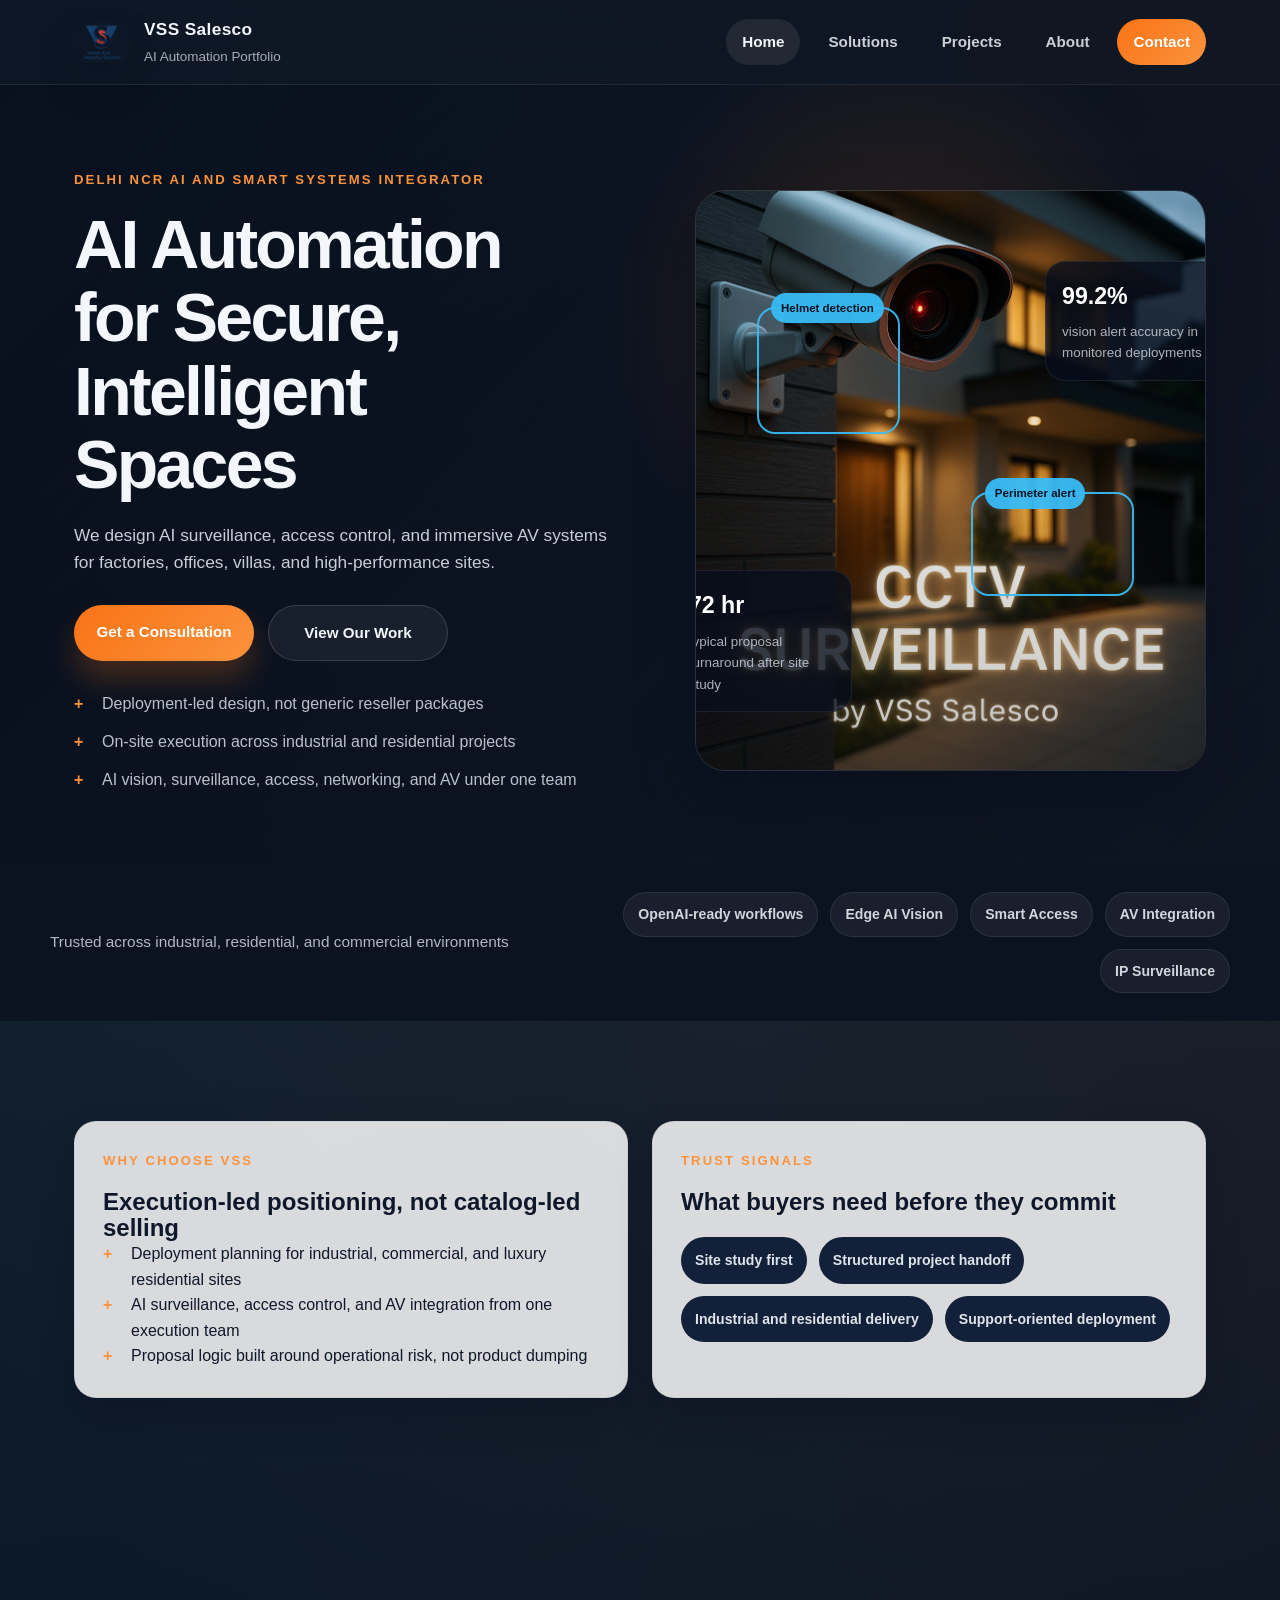
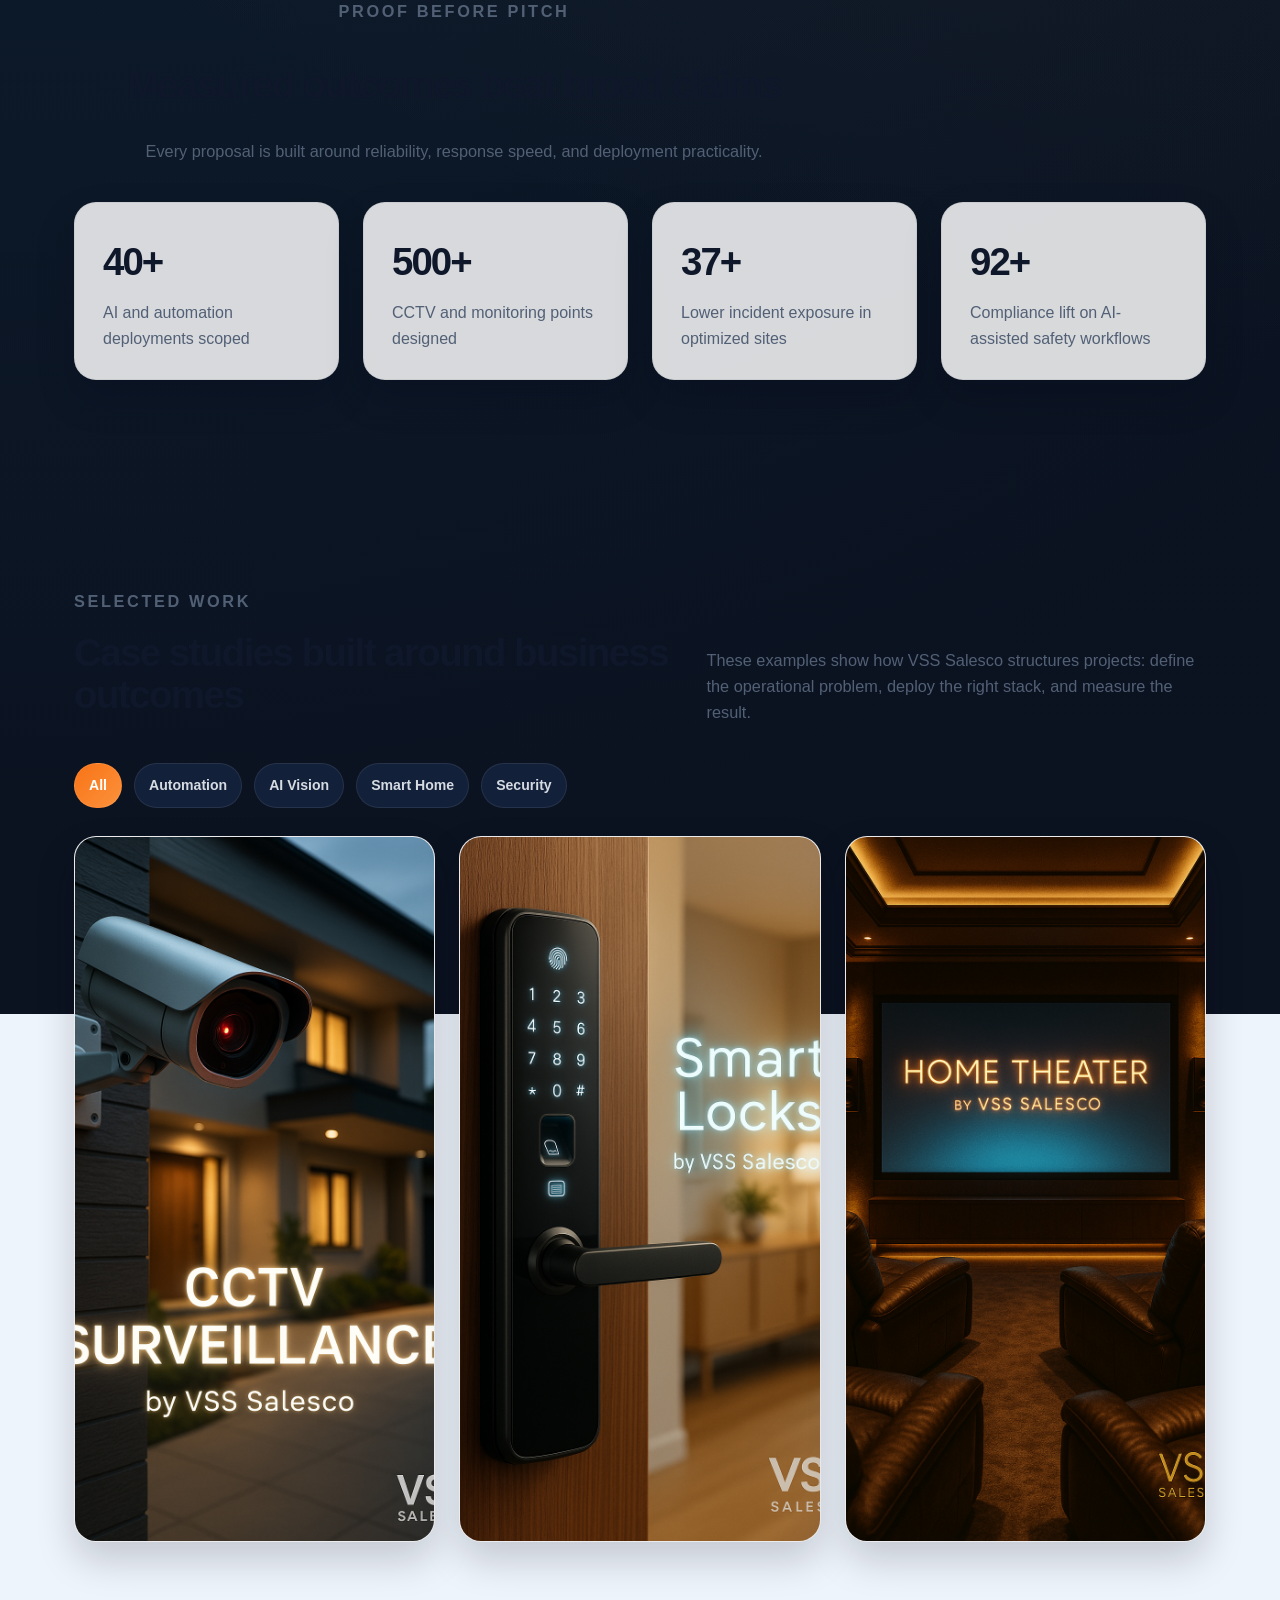
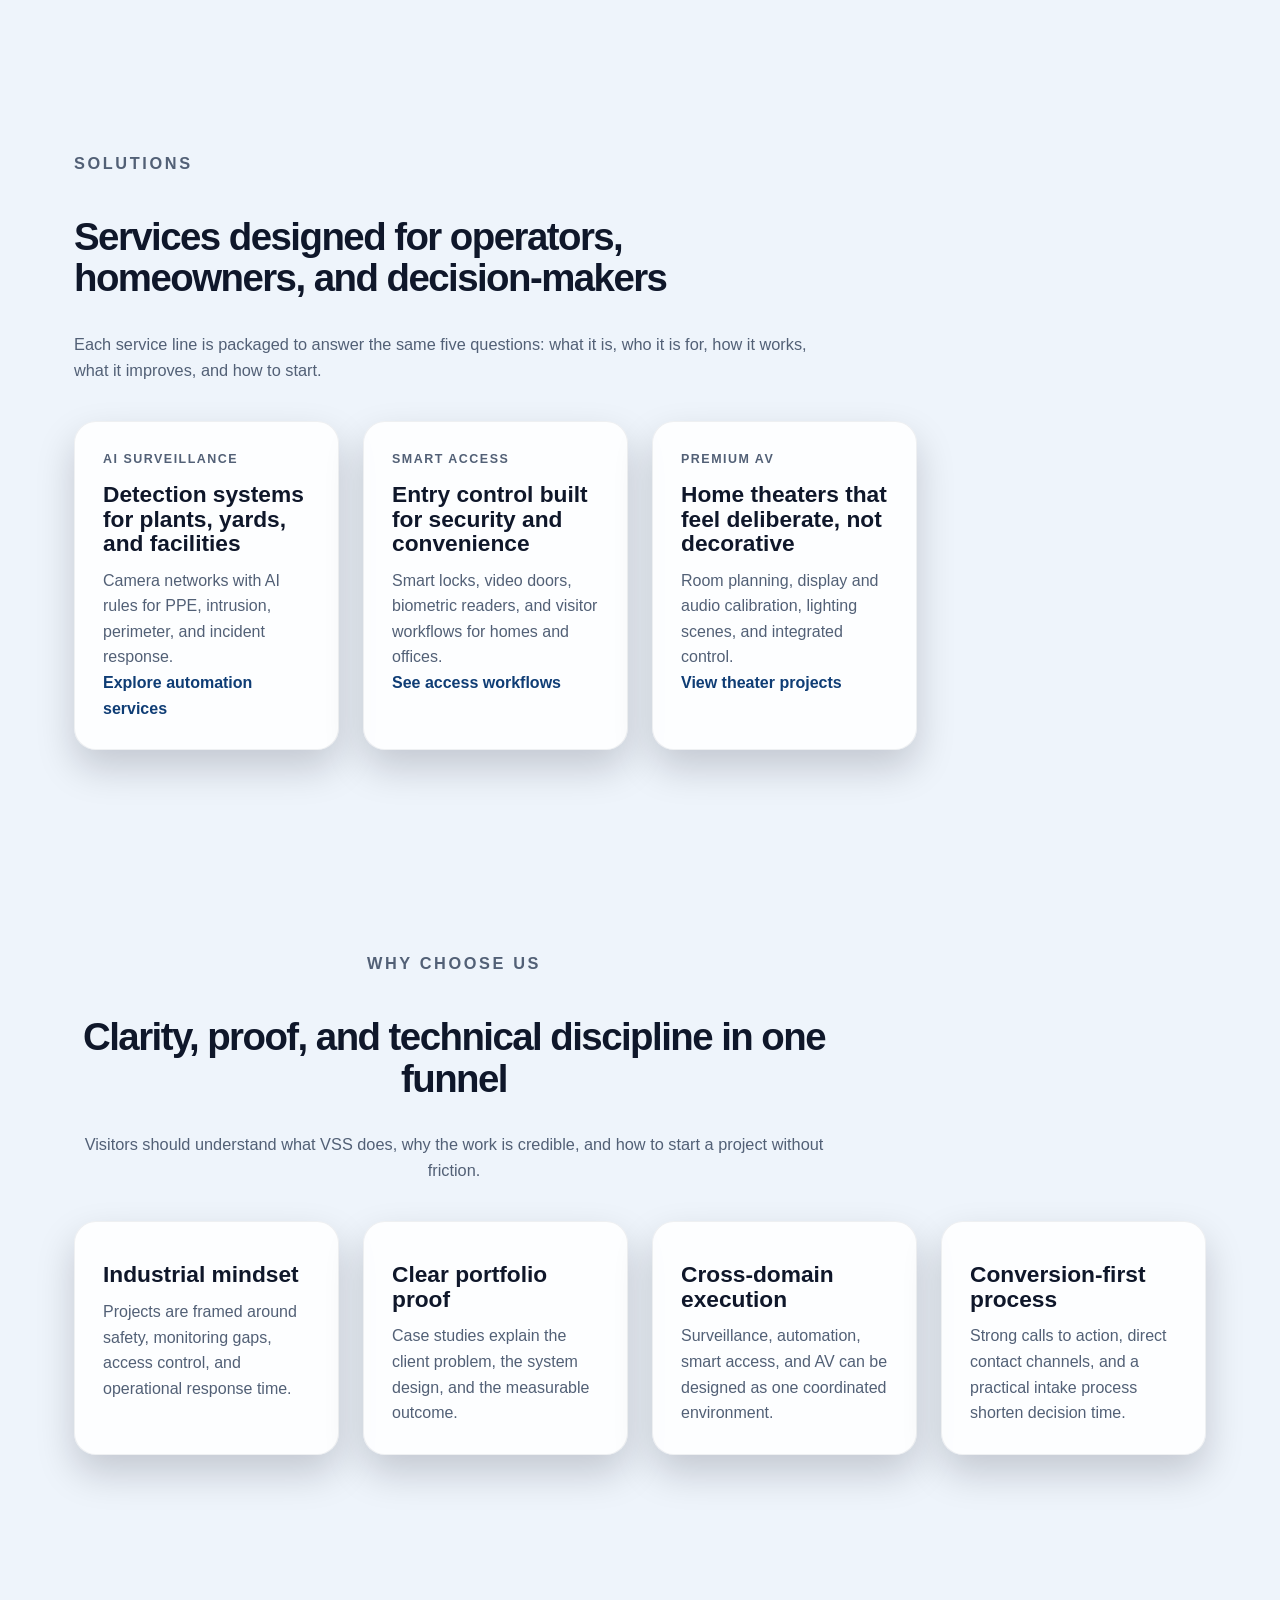
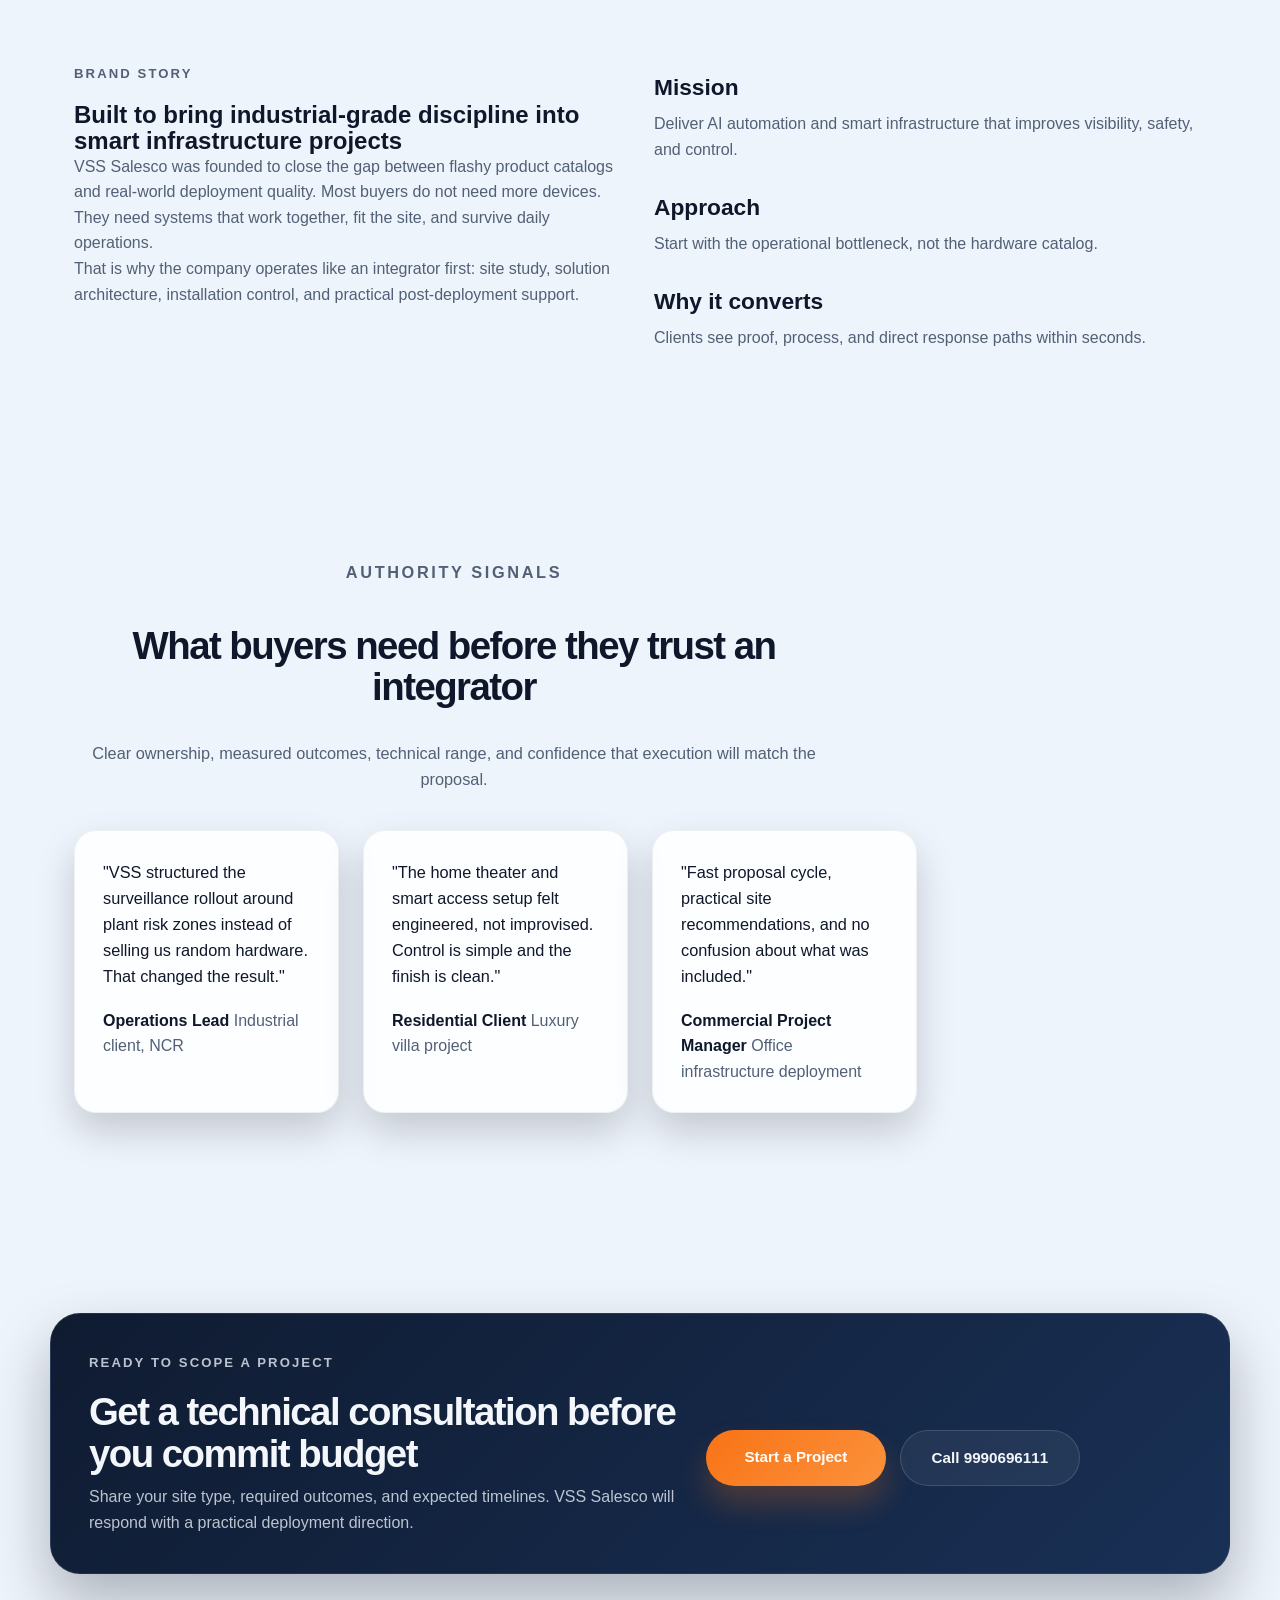
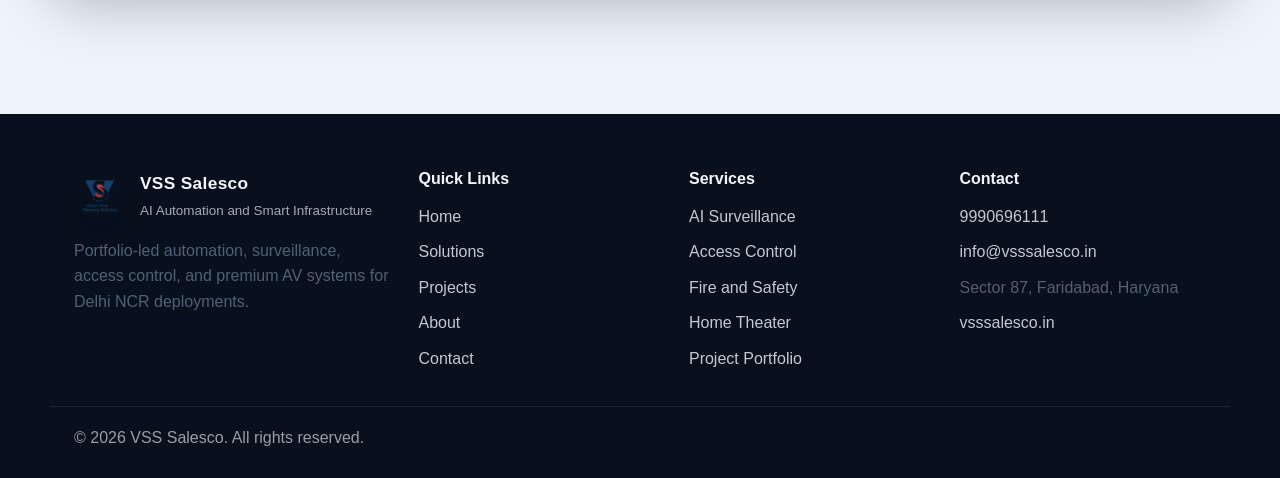
==== commit a24f9b19: "Add files via upload" ====
--- a/index.html
+++ b/index.html
@@ -68,7 +68,7 @@
             <nav class="nav-menu" id="navMenu" aria-label="Main navigation">
                 <a href="index.html" class="nav-link active">Home</a>
                 <a href="automation.html" class="nav-link">Solutions</a>
-                <a href="#work" class="nav-link">Work</a>
+                <a href="projects.html" class="nav-link">Projects</a>
                 <a href="#story" class="nav-link">About</a>
                 <a href="contact.html" class="nav-link nav-cta">Contact</a>
             </nav>
@@ -127,6 +127,30 @@
             </div>
         </section>
 
+        <section class="credentials-section">
+            <div class="container credentials-grid">
+                <article class="credential-card reveal">
+                    <p class="eyebrow">Why choose VSS</p>
+                    <h2>Execution-led positioning, not catalog-led selling</h2>
+                    <ul class="check-list">
+                        <li>Deployment planning for industrial, commercial, and luxury residential sites</li>
+                        <li>AI surveillance, access control, and AV integration from one execution team</li>
+                        <li>Proposal logic built around operational risk, not product dumping</li>
+                    </ul>
+                </article>
+                <article class="credential-card reveal">
+                    <p class="eyebrow">Trust signals</p>
+                    <h2>What buyers need before they commit</h2>
+                    <div class="badge-grid">
+                        <span>Site study first</span>
+                        <span>Structured project handoff</span>
+                        <span>Industrial and residential delivery</span>
+                        <span>Support-oriented deployment</span>
+                    </div>
+                </article>
+            </div>
+        </section>
+
         <section class="stats-section">
             <div class="container">
                 <div class="section-heading narrow center">
@@ -234,6 +258,34 @@
                         <h3>Home theaters that feel deliberate, not decorative</h3>
                         <p>Room planning, display and audio calibration, lighting scenes, and integrated control.</p>
                         <a href="home-theater.html" class="text-link">View theater projects</a>
+                    </article>
+                </div>
+            </div>
+        </section>
+
+        <section class="why-section">
+            <div class="container">
+                <div class="section-heading narrow center">
+                    <p class="eyebrow">Why choose us</p>
+                    <h2>Clarity, proof, and technical discipline in one funnel</h2>
+                    <p>Visitors should understand what VSS does, why the work is credible, and how to start a project without friction.</p>
+                </div>
+                <div class="feature-grid">
+                    <article class="feature-panel reveal">
+                        <h3>Industrial mindset</h3>
+                        <p>Projects are framed around safety, monitoring gaps, access control, and operational response time.</p>
+                    </article>
+                    <article class="feature-panel reveal">
+                        <h3>Clear portfolio proof</h3>
+                        <p>Case studies explain the client problem, the system design, and the measurable outcome.</p>
+                    </article>
+                    <article class="feature-panel reveal">
+                        <h3>Cross-domain execution</h3>
+                        <p>Surveillance, automation, smart access, and AV can be designed as one coordinated environment.</p>
+                    </article>
+                    <article class="feature-panel reveal">
+                        <h3>Conversion-first process</h3>
+                        <p>Strong calls to action, direct contact channels, and a practical intake process shorten decision time.</p>
                     </article>
                 </div>
             </div>
@@ -323,18 +375,19 @@
                 <ul class="footer-list">
                     <li><a href="index.html">Home</a></li>
                     <li><a href="automation.html">Solutions</a></li>
-                    <li><a href="#work">Work</a></li>
-                    <li><a href="#story">About</a></li>
-                    <li><a href="contact.html">Contact</a></li>
-                </ul>
-            </div>
-            <div>
+                        <li><a href="projects.html">Projects</a></li>
+                        <li><a href="#story">About</a></li>
+                        <li><a href="contact.html">Contact</a></li>
+                    </ul>
+                </div>
+                <div>
                 <h3>Services</h3>
                 <ul class="footer-list">
                     <li><a href="automation.html">AI Surveillance</a></li>
                     <li><a href="automation.html">Access Control</a></li>
                     <li><a href="automation.html">Fire and Safety</a></li>
                     <li><a href="home-theater.html">Home Theater</a></li>
+                    <li><a href="projects.html">Project Portfolio</a></li>
                 </ul>
             </div>
             <div>
--- a/style.css
+++ b/style.css
@@ -445,7 +445,11 @@
 .services-section,
 .testimonial-section,
 .process-section,
-.cta-section {
+.cta-section,
+.credentials-section,
+.why-section,
+.problem-solution-section,
+.map-section {
     padding: 100px 0;
 }
 
@@ -520,12 +524,40 @@
 .stack-card,
 .contact-details-panel,
 .contact-form-panel,
-.promise-card {
+.promise-card,
+.credential-card {
     background: rgba(255, 255, 255, 0.84);
     border: 1px solid rgba(15, 23, 42, 0.06);
     border-radius: var(--radius-lg);
     box-shadow: var(--shadow-md);
     padding: 28px;
+}
+
+.credentials-grid {
+    display: grid;
+    gap: 24px;
+    grid-template-columns: repeat(2, minmax(0, 1fr));
+}
+
+.badge-grid {
+    display: flex;
+    flex-wrap: wrap;
+    gap: 12px;
+    margin-top: 22px;
+}
+
+.badge-grid span {
+    background: #12203a;
+    border-radius: 999px;
+    color: rgba(241, 245, 249, 0.92);
+    font-size: 0.88rem;
+    font-weight: 700;
+    padding: 12px 14px;
+}
+
+.panel-copy {
+    color: var(--muted-dark);
+    margin: 14px 0 22px;
 }
 
 .stat-card strong {
@@ -740,6 +772,23 @@
     grid-template-columns: repeat(3, minmax(0, 1fr));
 }
 
+.area-grid {
+    justify-content: center;
+}
+
+.map-frame {
+    border-radius: var(--radius-xl);
+    box-shadow: var(--shadow-lg);
+    overflow: hidden;
+}
+
+.map-frame iframe {
+    border: 0;
+    display: block;
+    height: 420px;
+    width: 100%;
+}
+
 .channel-card {
     color: inherit;
 }
@@ -874,6 +923,7 @@
     .section-heading,
     .trust-strip-inner,
     .outcome-grid,
+    .credentials-grid,
     .footer-grid {
         grid-template-columns: 1fr;
     }
@@ -956,7 +1006,8 @@
     .testimonial-grid,
     .feature-grid,
     .timeline-grid,
-    .form-grid {
+    .form-grid,
+    .credentials-grid {
         grid-template-columns: 1fr;
     }
 
